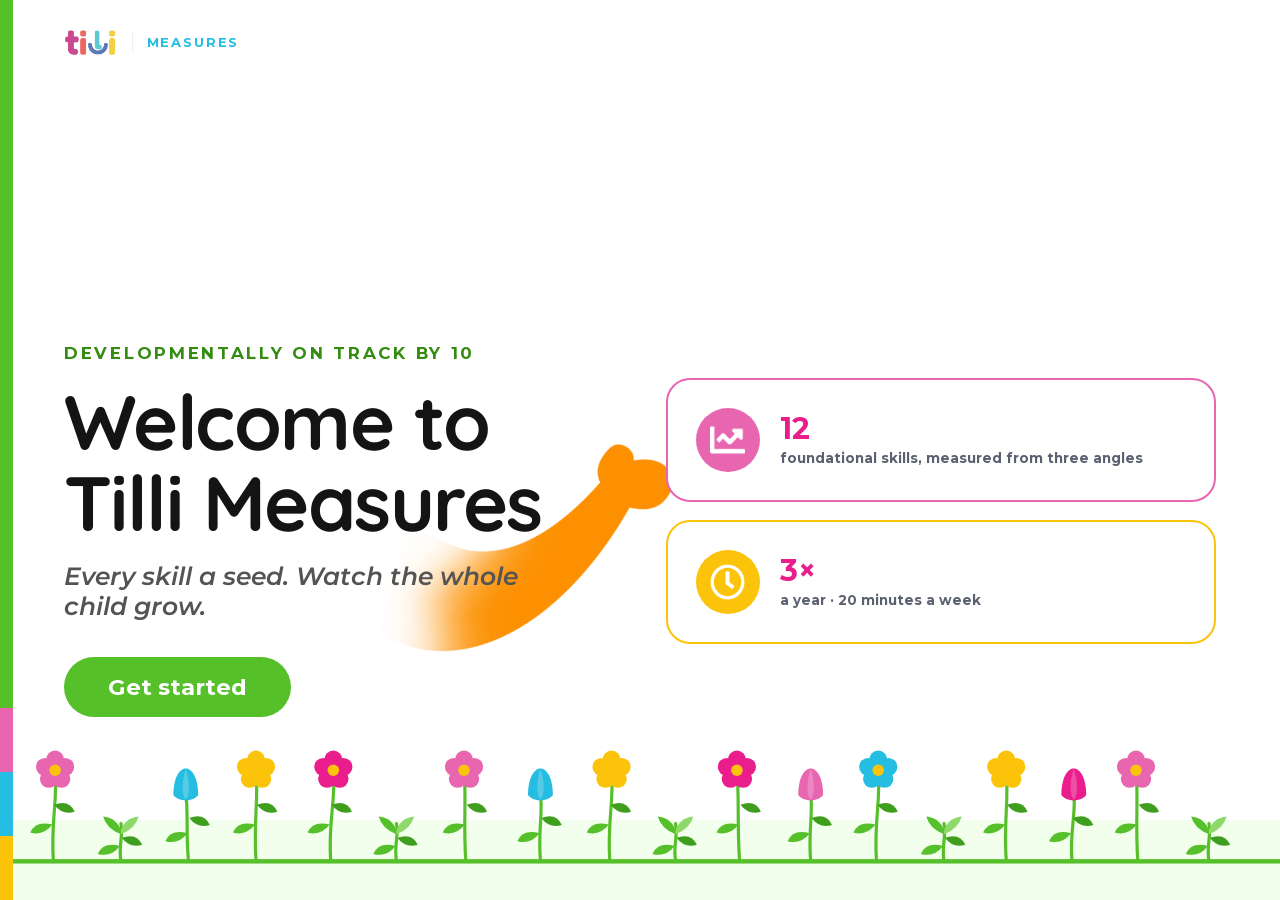
==== index.html @ f7b5316a "Parent consent before the parent app - New parents (and anyone when the wording's version changes) s" ====
<!DOCTYPE html>
<html lang="en">
<head>
<meta charset="utf-8">
<meta name="viewport" content="width=device-width, initial-scale=1">
<title>Tilli Measures</title>
<link rel="stylesheet" href="_ds/tilli/tokens/fonts.css?v=20261020nb">
<link rel="preconnect" href="https://fonts.googleapis.com">
<link rel="preconnect" href="https://fonts.gstatic.com" crossorigin>
<link href="https://fonts.googleapis.com/css2?family=Montserrat:wght@500;600;700&family=Quicksand:wght@500;600;700&display=swap" rel="stylesheet">
<link rel="stylesheet" href="assets/tilli.css?v=20261026p5">
<style>
  .landing {
    position: relative;
    width: 100%;
    min-height: 100svh;
    overflow-x: hidden;
    background: var(--white);
    display: grid;
    grid-template-rows: minmax(0, 1fr) auto;
    /* Per-item text scale multipliers (baked from the Text size GUI) */
    --eyebrow-scale: 1.30;
    --title-scale: 1.20;
    --sub-scale: 1.05;
    --cta-scale: 1.25;
    --statnum-scale: 0.95;
    --statlabel-scale: 0.90;
    /* Milo Hand decorative image (baked from the Milo GUI) */
    --milo-x: -124px;
    --milo-y: 95px;
    --milo-scale: 1.05;
    --milo-rot: 123deg;
    /* Section nudge offsets (baked from the Section layout GUI) */
    --herocopy-x: 0px;
    --herocopy-y: 146px;
    --stats-x: 0px;
    --stats-y: 127px;
  }

  /* Section nudge — move the hero copy block (image 3) as a unit */
  .hero-copy {
    transform: translate(var(--herocopy-x), var(--herocopy-y));
  }
  /* Section nudge — move the stat cards block (image 4) as a unit */
  .stat-stack {
    transform: translate(var(--stats-x), var(--stats-y));
  }

  /* Milo Hand — decorative brush stroke. Sits BEHIND the hero copy (z-index 1,
     under .landing-inner's z-index 2) so it can never paint over the subtitle or
     the Get started CTA — it reads as a flourish behind the words, not on top of
     them. It still floats above the page background and flower band. */
  .milo-hand {
    position: absolute;
    left: 50%;
    top: 50%;
    z-index: 1;
    width: clamp(160px, 22vw, 320px);
    height: auto;
    transform:
      translate(-50%, -50%)
      translate(var(--milo-x), var(--milo-y))
      rotate(var(--milo-rot))
      scale(var(--milo-scale));
    transform-origin: center;
    pointer-events: none;
    user-select: none;
  }

  .landing-inner {
    position: relative;
    z-index: 2;
    min-width: 0;
    display: flex;
    flex-direction: column;
    padding: clamp(16px, 3vh, 36px) clamp(22px, 5vw, 72px) clamp(18px, 3vh, 32px) clamp(30px, 5vw, 80px);
  }

  /* Hero: left copy + right stat cards (image 1) */
  .hero {
    flex: 1;
    display: grid;
    grid-template-columns: repeat(auto-fit, minmax(300px, 1fr));
    align-items: center;
    gap: clamp(28px, 4vw, 64px);
    max-width: 1240px;
    width: 100%;
    margin: 0 auto;
    padding-top: clamp(16px, 4vh, 40px);
  }
  .hero-eyebrow {
    font-weight: 700;
    letter-spacing: .16em;
    text-transform: uppercase;
    color: var(--green-700); /* darker green passes WCAG AA on white; green-500 did not */
    margin: 0 0 clamp(12px, 2vh, 20px);
    font-size: calc(var(--fs-sm) * var(--eyebrow-scale));
  }
  .hero-title {
    font-weight: 700;
    letter-spacing: -.02em;
    line-height: 1.06;
    font-size: calc(var(--fs-display) * var(--title-scale));
    color: var(--ink-900);
    margin: 0;
    max-width: 15ch;
    text-wrap: balance;
  }
  .hero-sub {
    font-family: var(--font-body);
    font-style: italic;
    font-weight: 600;
    font-size: calc(var(--fs-xl) * var(--sub-scale));
    color: var(--ink-600);
    margin: clamp(12px, 2vh, 20px) 0 0;
    max-width: 30ch;
  }
  .hero-cta { margin-top: clamp(24px, 4vh, 36px); }
  .hero-cta .btn-primary { font-size: calc(var(--fs-lg) * var(--cta-scale)); }

  .stat-stack { display: flex; flex-direction: column; gap: clamp(14px, 2vh, 20px); }
  .stat-card {
    border: 2px solid var(--pink-400);
    border-radius: var(--radius-card);
    padding: clamp(20px, 2.4vw, 28px);
    background: var(--white);
    display: flex;
    align-items: center;
    gap: 20px;
  }
  .stat-card.yellow { border-color: var(--yellow-500); }
  .stat-icon {
    flex: none;
    width: clamp(52px, 5vw, 68px);
    height: clamp(52px, 5vw, 68px);
    border-radius: 50%;
    background: var(--pink-400);
    display: flex; align-items: center; justify-content: center;
  }
  .stat-icon.yellow { background: var(--yellow-500); }
  .stat-icon img { width: 55%; height: auto; }
  .stat-num {
    display: block;
    font-weight: 700;
    font-size: calc(var(--fs-2xl) * var(--statnum-scale));
    line-height: 1;
    color: var(--pink-600);
  }
  .stat-label {
    display: block;
    font-family: var(--font-body);
    font-weight: 700;
    font-size: calc(var(--fs-md) * var(--statlabel-scale));
    color: var(--ink-450);
    margin-top: 6px;
  }

  .flower-band {
    position: relative;
    z-index: 1;
    height: clamp(130px, 22vh, 220px);
    pointer-events: none;
  }

  /* ============================================================
     "Get started" flow (auth dialog + parent sheets) — rendered by
     assets/landing.js into #flow-root. Builds on the shared .ui-card /
     .ui-menu / .btn-* classes; only what is unique to this flow lives here.
     ============================================================ */
  /* The flow keeps Quicksand for its supporting copy — shared classes
     (err-text, ui-note, btn-link) default to Montserrat, so re-point them. */
  #flow-root .err-text,
  #flow-root .ui-note,
  #flow-root .btn-link { font-family: var(--font-heading); }
  #flow-root .btn-link { text-underline-offset: 2px; }
  .link-center { display: block; margin: 12px auto 0; }

  /* Dialog copy */
  .dlg-logo { display: flex; justify-content: center; margin: 10px 0 14px; }
  .dlg-logo img { height: 26px; width: auto; display: block; }
  .dlg-title {
    font-family: var(--font-heading); font-weight: 700; font-size: var(--fs-xl);
    text-align: center; margin: 0 0 6px; text-wrap: balance;
  }
  .dlg-sub {
    font-family: var(--font-heading); font-weight: 600; font-size: var(--fs-md);
    color: var(--ink-600); text-align: center; margin: 0 0 20px;
  }
  .dlg-hint {
    font-family: var(--font-heading); font-weight: 600; font-size: var(--fs-sm);
    color: var(--ink-300); margin: 0;
  }
  .dlg-form { display: flex; flex-direction: column; gap: 14px; }
  /* "Is this your school?" — name, place, board(s) */
  .dlg-schoolcard {
    display: flex; flex-direction: column; align-items: center; gap: 4px; text-align: center;
    background: var(--wash-cyan); border-radius: var(--radius-md); padding: 16px; margin: 10px 0 20px;
    font-family: var(--font-heading); font-weight: 600; font-size: var(--fs-sm); color: var(--ink-600);
  }
  .dlg-schoolcard b { font-size: var(--fs-lg); font-weight: 700; color: var(--ink-900); }

  /* Round icon badge (role cards, child cards, confirm card) */
  .ic-circle {
    flex: none; width: 56px; height: 56px; border-radius: 50%;
    display: inline-flex; align-items: center; justify-content: center;
    background: var(--green-500);
  }
  .ic-circle img { width: 55%; height: auto; }
  .ic-circle.sm { width: 40px; height: 40px; }
  .ic-circle.yellow { background: var(--yellow-500); }

  /* Role picker cards (border/icon colour set inline per role) */
  .role-card { display: flex; align-items: center; gap: 16px; padding: 18px; text-align: left; }
  .role-card .ic-circle img { width: 52%; }
  .role-card .lbl { display: block; font-weight: 700; font-size: var(--fs-lg); color: var(--ink-700); }
  .role-card .sub {
    display: block; font-family: var(--font-heading); font-weight: 600;
    font-size: var(--fs-sm); color: var(--ink-450); margin-top: 3px;
  }

  /* School search dropdown */
  .school-menu { margin-top: 8px; max-height: 200px; overflow-y: auto; }
  .school-menu .ui-menu-item {
    gap: 10px; padding: 11px 13px; font-family: var(--font-heading);
    font-weight: 600; font-size: var(--fs-md); color: var(--ink-900);
  }
  .school-menu .ui-menu-item.on { background: var(--wash-green); }
  .school-menu .ui-dot { color: var(--green-500); }
  .school-menu .dlg-hint { padding: 12px 13px; }

  /* "Continue via Google" — full-width ghost button */
  .btn-ghost.btn-google {
    width: 100%; display: flex; align-items: center; justify-content: center; gap: 10px;
    padding: 14px; color: var(--ink-700);
  }
  .btn-ghost.btn-google:hover { color: var(--ink-700); }
  /* "—— OR ——" divider */
  .or-rule {
    display: flex; align-items: center; gap: 10px; margin: 18px 0;
    color: var(--ink-300); font-family: var(--font-heading); font-size: var(--fs-sm); font-weight: 700;
  }
  .or-rule::before, .or-rule::after { content: ''; flex: 1; height: 1px; background: var(--line-200); }

  /* Highlighted confirm card (school / child found) */
  .ui-card.confirm-card { border-color: var(--green-500); text-align: center; }
  .ui-card.roomy { padding: clamp(20px, 3vw, 28px); }

  /* Full-screen parent sheets */
  .sheet-wrap { width: 100%; max-width: 520px; }
  .sheet-wrap.wide { max-width: 660px; }
  .sheet-head { display: flex; align-items: center; gap: 12px; margin-bottom: clamp(20px, 3.4vh, 30px); }
  .sheet-head.wrap { flex-wrap: wrap; }
  .sheet-title {
    font-weight: 700; letter-spacing: -.01em; font-size: var(--fs-2xl); line-height: 1.14;
    margin: 0 0 8px; text-wrap: balance;
  }
  .sheet-sub {
    font-family: var(--font-heading); font-weight: 600; font-size: var(--fs-md);
    color: var(--ink-600); margin: 0 0 24px;
  }
  .sheet-form { display: flex; flex-direction: column; gap: 16px; }
  /* Parent consent */
  .consent-row { display: flex; gap: 12px; align-items: flex-start; font-weight: 600; font-size: var(--fs-sm); line-height: 1.5; color: var(--ink-700); cursor: pointer; }
  .consent-row input { flex: none; width: 20px; height: 20px; margin-top: 2px; accent-color: var(--green-600); }
  .consent-tag { display: inline-block; margin-left: 4px; font-size: var(--fs-xs); font-weight: 700; color: var(--pink-600); }
  .consent-tag.opt { color: var(--ink-450); font-weight: 600; }

  /* Child picker */
  .child-card { padding: 20px 24px; min-width: 220px; text-align: left; }
  .child-card.done { border-color: var(--green-500); }
  .child-card .head { display: flex; align-items: center; gap: 12px; }
  .child-card .nm { font-weight: 700; font-size: var(--fs-lg); color: var(--ink-700); }
  .child-card .st {
    display: block; margin-top: 10px; font-family: var(--font-heading); font-weight: 700;
    font-size: var(--fs-sm); color: var(--ink-450);
  }
  .child-card.done .st { color: var(--green-600); }
  .add-child-tile {
    border-style: dashed; padding: 22px 26px; min-width: 170px;
    font-weight: 700; font-size: var(--fs-md); color: var(--green-500);
  }
  .add-child-tile:hover { border-color: var(--green-500); }

  /* ---- Mobile (portrait phones ≤ 640px) ---- */
  @media (max-width: 640px) {
    /* The desktop composition bakes the hero + stats a long way down (offsets
       below). On a tall phone the grid already centres them, so those baked
       offsets just open a large gap at the top — trim them here. Tune in the
       Section layout GUI if needed; desktop values are untouched. */
    .landing { --herocopy-y: 24px; --stats-y: 12px; }
    .landing-inner { padding: 18px 20px 20px 26px; }
    .hero { gap: 22px; padding-top: 14px; }
    .hero-eyebrow { margin-bottom: 10px; }
    .hero-cta { margin-top: 22px; }
    .hero-cta .btn-primary { width: 100%; }   /* full-width Get started for thumb reach */
    .stat-stack { gap: 12px; }
    .stat-card { padding: 16px 18px; gap: 16px; border-radius: var(--radius-xl); }
    .flower-band { height: clamp(96px, 16vh, 150px); }
  }
</style>
</head>
<body>

<!-- Left brand rail -->
<div class="brand-rail" aria-hidden="true">
  <span></span>
  <span class="seg pink"></span>
  <span class="seg cyan"></span>
  <span class="seg yellow"></span>
</div>

<div class="landing">
  <div class="landing-inner">

    <!-- Top bar -->
    <div class="lockup">
      <img src="_ds/tilli/assets/logos/tilli-wordmark-crop.png" alt="Tilli">
      <span class="divider"></span>
      <span class="measures">Measures</span>
    </div>

    <!-- Hero -->
    <div class="hero tm-rise">
      <div class="hero-copy">
        <p class="hero-eyebrow">Developmentally on track by 10</p>
        <h1 class="hero-title">Welcome to Tilli Measures</h1>
        <p class="hero-sub">Every skill a seed. Watch the whole child grow.</p>
        <div class="hero-cta">
          <button class="btn btn-primary focus" id="get-started">Get started</button>
        </div>
      </div>
      <div class="stat-stack">
        <div class="stat-card">
          <span class="stat-icon">
            <img src="_ds/tilli/assets/icons/chart-up.png" alt="" aria-hidden="true">
          </span>
          <span>
            <span class="stat-num">12</span>
            <span class="stat-label">foundational skills, measured from three angles</span>
          </span>
        </div>
        <div class="stat-card yellow">
          <span class="stat-icon yellow">
            <img src="_ds/tilli/assets/icons/clock.png" alt="" aria-hidden="true">
          </span>
          <span>
            <span class="stat-num">3&#215;</span>
            <span class="stat-label">a year &#183; 20 minutes a week</span>
          </span>
        </div>
      </div>
    </div>

  </div>

  <!-- Milo Hand (decorative) — position/scale/rotation baked on .landing -->
  <img class="milo-hand" id="milo-hand" src="assets/Milo Hand.png" alt="" aria-hidden="true">

  <!-- Flower band (SVG injected by JS) -->
  <div class="flower-band" id="flower-band" aria-hidden="true"></div>
</div>

<!-- Auth + selection layers get injected here -->
<div id="flow-root"></div>

<script src="assets/school-data.js?v=20261020mx"></script>
<script src="assets/tilli-api.js?v=20261026pc"></script>
<script src="assets/tilli-org-data.js?v=20261026p5d"></script>
<script src="assets/flower-band.js?v=20261016zx"></script>
<script src="assets/landing.js?v=20261026pc"></script>
</body>
</html>
---- _ds/tilli/tokens/fonts.css ----
@font-face{font-family:'Fredoka';font-style:normal;font-weight:300 700;font-display:swap;src:url('../assets/fonts/fredoka-normal-latin-ext.woff2') format('woff2');unicode-range:U+0100-02BA, U+02BD-02C5, U+02C7-02CC, U+02CE-02D7, U+02DD-02FF, U+0304, U+0308, U+0329, U+1D00-1DBF, U+1E00-1E9F, U+1EF2-1EFF, U+2020, U+20A0-20AB, U+20AD-20C0, U+2113, U+2C60-2C7F, U+A720-A7FF}
@font-face{font-family:'Fredoka';font-style:normal;font-weight:300 700;font-display:swap;src:url('../assets/fonts/fredoka-normal-latin.woff2') format('woff2');unicode-range:U+0000-00FF, U+0131, U+0152-0153, U+02BB-02BC, U+02C6, U+02DA, U+02DC, U+0304, U+0308, U+0329, U+2000-206F, U+20AC, U+2122, U+2191, U+2193, U+2212, U+2215, U+FEFF, U+FFFD}
@font-face{font-family:'Montserrat';font-style:italic;font-weight:300 700;font-display:swap;src:url('../assets/fonts/montserrat-italic-latin-ext.woff2') format('woff2');unicode-range:U+0100-02BA, U+02BD-02C5, U+02C7-02CC, U+02CE-02D7, U+02DD-02FF, U+0304, U+0308, U+0329, U+1D00-1DBF, U+1E00-1E9F, U+1EF2-1EFF, U+2020, U+20A0-20AB, U+20AD-20C0, U+2113, U+2C60-2C7F, U+A720-A7FF}
@font-face{font-family:'Montserrat';font-style:italic;font-weight:300 700;font-display:swap;src:url('../assets/fonts/montserrat-italic-latin.woff2') format('woff2');unicode-range:U+0000-00FF, U+0131, U+0152-0153, U+02BB-02BC, U+02C6, U+02DA, U+02DC, U+0304, U+0308, U+0329, U+2000-206F, U+20AC, U+2122, U+2191, U+2193, U+2212, U+2215, U+FEFF, U+FFFD}
@font-face{font-family:'Montserrat';font-style:normal;font-weight:300 700;font-display:swap;src:url('../assets/fonts/montserrat-normal-latin-ext.woff2') format('woff2');unicode-range:U+0100-02BA, U+02BD-02C5, U+02C7-02CC, U+02CE-02D7, U+02DD-02FF, U+0304, U+0308, U+0329, U+1D00-1DBF, U+1E00-1E9F, U+1EF2-1EFF, U+2020, U+20A0-20AB, U+20AD-20C0, U+2113, U+2C60-2C7F, U+A720-A7FF}
@font-face{font-family:'Montserrat';font-style:normal;font-weight:300 700;font-display:swap;src:url('../assets/fonts/montserrat-normal-latin.woff2') format('woff2');unicode-range:U+0000-00FF, U+0131, U+0152-0153, U+02BB-02BC, U+02C6, U+02DA, U+02DC, U+0304, U+0308, U+0329, U+2000-206F, U+20AC, U+2122, U+2191, U+2193, U+2212, U+2215, U+FEFF, U+FFFD}
---- assets/tilli.css ----
/* ============================================================
   Tilli Measures — shared design system
   Bright brand identity (per image 1): Montserrat + Quicksand,
   green / pink / cyan / yellow rail, flower band.
   ============================================================ */

:root {
  /* Brand core */
  --green-500: #56C02B;
  --green-600: #49A524;
  --green-700: #348C11;
  --lime-400: #9BDE1D;
  --pink-400: #E866B0;
  --pink-600: #E91E8C;
  --cyan-500: #26BDE2;
  --cyan-700: #1B7F99;
  --yellow-500: #FCC30B;
  --orange-500: #F99B1C;
  --violet-500: #8B5CF6;

  /* Ink */
  --ink-900: #141414;
  --ink-700: #474747;
  --ink-600: #545454;
  --ink-450: #5B6170;
  --ink-300: #9AA3AF;

  /* Surfaces & lines */
  --white: #FFFFFF;
  --line-200: #ECEEF2;
  --surface-100: #F8F9FB;

  /* Washes */
  --wash-yellow: #FFF6A8;
  --wash-cyan: #D9F5FF;
  --wash-green: #F1FFEC;
  --wash-pink: #FFF6FB;
  /* Borders that sit on a wash (tinted cards / notes) */
  --green-line: #BFE6AE;
  --cyan-line: #B7E6F1;
  --yellow-line: #F1DA7A;

  /* Text roles — use these instead of picking an ink step per rule */
  --text-meta: var(--ink-450);    /* secondary text: sub-lines, notes, counts, eyebrows (AA on white) */
  --text-faint: var(--ink-300);   /* decorative only: chevrons, separators, placeholders, disabled/locked */

  /* Scrims behind modals / drawers */
  --scrim: rgba(20, 20, 20, .42);
  --scrim-soft: color-mix(in srgb, var(--ink-900) 28%, transparent);

  /* Semantic: danger / warning / info */
  --danger-500: #E1543E;      /* destructive button fill */
  --danger-600: #C23A25;      /* destructive button hover */
  --danger-700: #B22447;      /* every error / danger text */
  --danger-wash: #FCE6E1;     /* error banner + danger pill fill */
  --danger-line: #F6C9D3;     /* error banner / danger-outline border */
  --warn-500: #F0A84A;        /* warning dot / accent */
  --warn-700: #A96518;        /* warning text */
  --warn-wash: #FFF1DC;       /* warning pill / banner fill */
  --warn-line: #F6D9A8;       /* warning note border */
  --info-wash: #EAF4FF;       /* info note fill */
  --info-line: #C9DEF6;       /* info note border */
  --info-ink: #33465E;        /* info note text */
  --focus: var(--cyan-500);   /* the one focus colour (inputs, focus rings) */

  /* Accent — ONE set on every surface (selected / hover / link states).
     Not cyan: cyan is band 1 (Sprouting). */
  --accent: var(--green-500);
  --accent-ink: var(--green-700);
  --accent-wash: var(--wash-green);
  --sel-border-w: 1.5px;            /* border width of every selectable card (.ui-pick), selected or not */

  /* Profile avatar — one component, colour per surface (teacher.html sets pink) */
  --avatar-bg: var(--wash-green);
  --avatar-fg: var(--green-700);

  /* Skill levels — ONE scale everywhere.
     1 Sprouting / Beginner / Emerging · 2 Growing / Learner / Developing · 3 Blooming / Expert / Secure / Proficient · 4 Advanced */
  --lvl-1: #26BDE2;  --lvl-1-soft: #7FD6EE;  --lvl-1-wash: #D9F5FF;  --lvl-1-ink: var(--cyan-700);
  --lvl-2: #E3A40E;  --lvl-2-soft: #F2CF6B;  --lvl-2-wash: #FCF0C8;  --lvl-2-ink: #8A6400;
  --lvl-3: #56C02B;  --lvl-3-soft: #7FCB95;  --lvl-3-wash: #DDF3E3;  --lvl-3-ink: var(--green-700);
  --lvl-4: #348C11;  --lvl-4-soft: #56C02B;  --lvl-4-wash: #CDE9C0;  --lvl-4-ink: #1E5A0A;
  --lvl-2-line: #F3E2A6;   /* border on a --lvl-2-wash fill (sample-data note) */

  /* Band bar (.ui-bandbar) + dots (.ui-dot) */
  --bandbar-h: 14px;        /* stacked band bar in rows / cards */
  --bandbar-h-hero: 22px;   /* the one hero band bar per screen (.ui-bandbar.hero) */
  --dot-sm: 7px;            /* dot inside chips / badges */
  --dot-md: 9px;            /* legend / list / filter-chip dot */
  --dot-lg: 12px;           /* timeline dot */

  /* Hover tooltip (.ui-tooltip) + ⓘ affordance (.ui-info) */
  --tip-max-w: 260px;       /* tooltip bubble max width */
  --info-size: 15px;        /* inline ⓘ circle */
  --info-size-lg: 24px;     /* ⓘ as a standalone tap target (touch / tap-to-open) */
  --icon-tile: 34px;        /* round icon tile (.ui-icontile) — Ask Tilli head, hero cards */

  /* Assessment perspectives — one set everywhere */
  --persp-teacher: #4A90D9;
  --persp-parent: #56C02B;
  --persp-student: #F0A84A;

  /* Completion status (done / in progress / pending) */
  --status-done-bg: var(--wash-green);   --status-done-fg: var(--green-700);  --status-done-dot: var(--green-700);
  --status-prog-bg: var(--wash-yellow);  --status-prog-fg: var(--lvl-2-ink);  --status-prog-dot: var(--lvl-2-soft);
  --status-pend-bg: var(--surface-100);  --status-pend-fg: var(--ink-300);    --status-pend-dot: var(--ink-300);

  /* Type scale — 6 steps. xs/sm/md never shrink (readability floor);
     lg/xl/2xl step down at the tablet + mobile breakpoints below. */
  --fs-xs: 11px;    /* chips, eyebrows, table heads, tiny meta */
  --fs-sm: 13px;    /* secondary text, labels, buttons-sm, table cells */
  --fs-md: 15px;    /* body, inputs, primary buttons */
  --fs-lg: 18px;    /* card / section titles */
  --fs-xl: 24px;    /* screen titles, dialog headings, big stats */
  --fs-2xl: 32px;   /* page heroes, largest numerals */
  --fs-display: clamp(34px, 5vw, 64px); /* landing hero ONLY (scaled by the index GUI multipliers) */

  --font-body: 'Montserrat', system-ui, sans-serif;
  --font-heading: 'Quicksand', 'Montserrat', sans-serif;
  --font-mono: ui-monospace, Menlo, monospace;

  /* Spacing */
  --space-1: 4px; --space-2: 8px; --space-3: 12px; --space-4: 16px;
  --space-5: 20px; --space-6: 24px; --space-7: 32px; --space-8: 48px;
  --page-gap: clamp(16px, 2vw, 24px);
  --page-pad-y: 28px;       /* main content top padding (teacher + school admin) */
  --page-pad-x: 40px;       /* main content side padding */
  --content-max: 1180px;    /* max width of a dashboard screen */
  --content-narrow: 860px;  /* landing screens (teacher My Garden, admin Overview) */

  --side-w: 232px;          /* dashboard sidebar width — same on teacher / school admin / Tilli platform */
  --header-h: 66px;         /* sticky dashboard header height */
  --radius-xs: 6px;
  --radius-sm: 8px;
  --radius-md: 12px;
  --radius-lg: 16px;
  --radius-xl: 20px;
  --radius-card: 24px;
  --radius-pill: 999px;

  /* Shadows */
  --shadow-card: 0 2px 10px rgba(20, 20, 20, .06);   /* resting raised cards, dropdown lists */
  --shadow-hover: 0 8px 22px rgba(20, 20, 20, .08);  /* card hover lift */
  --shadow-pop: 0 12px 30px rgba(20, 20, 20, .14);   /* menus, popovers, tooltips, toasts */
  --shadow-modal: 0 24px 60px rgba(20, 20, 20, .24); /* modals, sheets, side panels */

  --ease: cubic-bezier(.2, .7, .3, 1);
}
@media (max-width: 1023px) {
  :root { --page-pad-y: 22px; --page-pad-x: 26px; }
}
@media (max-width: 900px) {
  :root { --fs-xl: 22px; --fs-2xl: 28px; }
}
@media (max-width: 640px) {
  :root { --fs-lg: 17px; --fs-xl: 21px; --fs-2xl: 26px; --page-gap: 16px; --page-pad-y: 16px; --page-pad-x: 16px; }
}

* { box-sizing: border-box; }

html, body {
  margin: 0;
  padding: 0;
  background: var(--white);
  font-family: var(--font-body);
  color: var(--ink-900);
}
/* Form controls don't inherit the page font by default — without this, buttons
   styled only inline render in the system font. */
button, input, select, textarea { font-family: inherit; }

a { color: var(--cyan-500); }
/* :where() keeps this at class-level specificity so .btn-* hover colours win on <a class="btn…"> */
:where(a):hover { color: var(--cyan-700); }

/* Headings use Quicksand; body + supporting text use Montserrat (set on body above) */
h1, h2, h3, h4, h5, h6 { font-family: var(--font-heading); }

/* No ExtraBold anywhere (design rule): the browser default for <b>/<strong> is
   "bolder", which turns 600 text into 900. Pin emphasis to 700 instead. */
b, strong { font-weight: 700; }

/* ---- Brand vertical rail (left edge) ---- */
.brand-rail {
  position: fixed;
  left: 0; top: 0; bottom: 0;
  width: clamp(8px, 1vw, 19px);
  display: flex;
  flex-direction: column;
  z-index: 40;
}
.brand-rail span:first-child { flex: 1; background: var(--green-500); }
.brand-rail .seg { height: 64px; }
.brand-rail .seg.pink { background: var(--pink-400); }
.brand-rail .seg.cyan { background: var(--cyan-500); }
.brand-rail .seg.yellow { background: var(--yellow-500); }

/* ---- Wordmark lockup ---- */
.lockup { display: flex; align-items: center; gap: 14px; flex-wrap: wrap; }
.lockup img { height: clamp(22px, 2.4vw, 30px); width: auto; display: block; }
.lockup .divider { width: 1px; height: 20px; background: var(--line-200); }
.lockup .measures {
  font-weight: 700;
  font-size: var(--fs-sm);
  letter-spacing: .14em;
  text-transform: uppercase;
  color: var(--cyan-500);
}

/* ---- Buttons ---- */
.btn {
  border: none;
  cursor: pointer;
  font-family: var(--font-body);
  font-weight: 700;
  border-radius: var(--radius-pill);
  transition: transform .2s var(--ease), background .2s, border-color .2s, color .2s;
}
.btn:active { transform: scale(.98); }
.btn-primary {
  color: var(--white);
  background: var(--green-500);
  font-size: var(--fs-lg);
  padding: 16px 44px;
}
.btn-primary:hover { background: var(--green-600); }
.btn-primary.block { width: 100%; padding: 15px; font-size: var(--fs-md); }
.btn-primary.md { padding: 12px 22px; font-size: var(--fs-md); }   /* in-card primary action */
.btn-primary.sm { padding: 9px 16px; font-size: var(--fs-sm); }    /* compact primary action */
.btn-primary:disabled { background: var(--line-200); color: var(--ink-300); cursor: not-allowed; }

.btn-ghost {
  /* Same look as .btn.btn-outline (the one pill secondary button) — kept as a
     standalone class because it is used without .btn on many screens. */
  background: var(--white);
  border: 1px solid var(--line-200);
  color: var(--ink-700);
  border-radius: var(--radius-pill);
  padding: 8px 14px;
  font-family: var(--font-body);
  font-weight: 700;
  font-size: var(--fs-sm);
  cursor: pointer;
  transition: border-color .2s, color .2s;
}
.btn-ghost:hover { border-color: var(--accent); color: var(--accent-ink); }
.btn-ghost.md { padding: 12px 20px; font-size: var(--fs-md); }

/* ---- Focus ring ---- */
.focus:focus-visible { outline: 3px solid var(--focus); outline-offset: 3px; }

/* ---- Form fields ---- */
.field {
  display: flex;
  flex-direction: column;
  gap: 7px;
  font-family: var(--font-body);
  font-weight: 700;
  font-size: var(--fs-sm);
  color: var(--ink-700);
}
.input, .select {
  border: 1px solid var(--line-200);
  background: var(--white);
  outline: none;
  font-family: var(--font-body);
  font-weight: 600;
  font-size: var(--fs-md);
  color: var(--ink-900);
  padding: 13px 15px;
  border-radius: var(--radius-sm);
  width: 100%;
}
.input:focus, .select:focus { border-color: var(--focus); }
.input.err { border-color: var(--danger-700); }
.input.sm, .select.sm { font-size: var(--fs-sm); padding: 9px 12px; }  /* compact field (filters, inline editors) */
.select.sm { padding-right: 32px; }
.input.mono { font-family: var(--font-mono); }
.ff-heading { font-family: var(--font-heading); }
.break-all { word-break: break-all; }
.err-text { font-weight: 600; font-size: var(--fs-sm); color: var(--danger-700); margin: 0; }
.select { padding-right: 36px; appearance: none; cursor: pointer; }
.select-wrap { position: relative; display: block; }
.select-wrap::after {
  content: '\25BE';
  position: absolute; right: 14px; top: 50%;
  transform: translateY(-50%);
  color: var(--ink-300); font-size: var(--fs-sm); pointer-events: none;
}

/* ---- School / grade pill ---- */
.pill-info {
  display: inline-flex; align-items: center; gap: 8px;
  background: var(--wash-cyan);
  border-radius: var(--radius-pill);
  padding: 7px 14px;
  font-family: var(--font-body);
  font-weight: 700; font-size: var(--fs-sm);
  color: var(--cyan-700);
}

/* ---- Animations ---- */
@keyframes swayA { from { transform: rotate(-2.2deg); } to { transform: rotate(2.6deg); } }
@keyframes swayB { from { transform: rotate(2.4deg); } to { transform: rotate(-2deg); } }
@keyframes swayC { from { transform: rotate(-1.4deg); } to { transform: rotate(1.6deg); } }
@keyframes tmRise { from { opacity: 0; transform: translateY(12px); } to { opacity: 1; transform: translateY(0); } }
@keyframes tmSpin { to { transform: rotate(360deg); } }
@keyframes tmShake {
  0%, 100% { transform: translateX(0); }
  20% { transform: translateX(-7px); } 40% { transform: translateX(6px); }
  60% { transform: translateX(-4px); } 80% { transform: translateX(3px); }
}
/* .tm-rise entrance fade is intentionally a no-op — fade-in animations were
   removed site-wide (they replayed on re-render). The class + @keyframes
   tmRise are kept so a fade can be opted back in per-screen when asked. */
.tm-rise { animation: none; }
.tm-shake { animation: tmShake .4s ease; }
.tm-sway { transform-box: fill-box; transform-origin: 50% 100%; }
@media (prefers-reduced-motion: reduce) {
  .tm-sway, .tm-rise { animation: none !important; }
}

/* ---- Screen transitions (View Transitions API) ----
   Both dashboards swap a screen by rewriting innerHTML; startViewTransition()
   (in teacher-dashboard.js render() and parent.html render()) cross-fades the
   old screen into the new one. Persistent chrome — the side rail, header chips,
   bottom nav, and the parent top bar — carry their own view-transition-name so
   they hold still while only the main content fades + gently zooms. */
.dash-side      { view-transition-name: dash-side; }
.dash-header    { view-transition-name: dash-header; }
.dash-bottomnav { view-transition-name: dash-bottomnav; }

@keyframes tmVtIn  { from { opacity: 0; transform: scale(.985); } to { opacity: 1; transform: scale(1); } }
@keyframes tmVtOut { from { opacity: 1; transform: scale(1); } to { opacity: 0; transform: scale(1.012); } }

/* The main content lives in the default "root" group (always viewport-sized,
   so it never distorts). Old fades out quickly, new fades + zooms up into place. */
::view-transition-old(root) { animation: tmVtOut .18s var(--ease) both; }
::view-transition-new(root) { animation: tmVtIn  .34s var(--ease) both; }

/* Pinned chrome: hold in place (or gently morph if it changed) — never fade. */
::view-transition-group(dash-side),
::view-transition-group(dash-header),
::view-transition-group(dash-bottomnav),
::view-transition-group(parent-top) { animation-duration: .28s; }

@media (prefers-reduced-motion: reduce) {
  ::view-transition-group(*),
  ::view-transition-old(*),
  ::view-transition-new(*) { animation: none !important; }
}

/* ---- Ask Tilli "thinking" bubble ---- */
.ask-typing { display: inline-flex; align-items: center; gap: 5px; }
.ask-typing span {
  width: 7px; height: 7px; border-radius: 50%;
  background: var(--green-500);
  opacity: .35; animation: tmTypingDot 1s var(--ease) infinite;
}
.ask-typing span:nth-child(2) { animation-delay: .16s; }
.ask-typing span:nth-child(3) { animation-delay: .32s; }
@keyframes tmTypingDot {
  0%, 60%, 100% { opacity: .3; transform: translateY(0); }
  30% { opacity: 1; transform: translateY(-3px); }
}

/* ---- Skeleton shimmer (reusable) ---- */
.skeleton {
  position: relative; overflow: hidden;
  background: var(--surface-100); border-radius: var(--radius-sm);
}
.skeleton::after {
  content: ''; position: absolute; inset: 0;
  transform: translateX(-100%);
  background: linear-gradient(90deg, transparent, rgba(255,255,255,.6), transparent);
  animation: tmShimmer 1.2s infinite;
}
@keyframes tmShimmer { to { transform: translateX(100%); } }
@media (prefers-reduced-motion: reduce) {
  .ask-typing span, .skeleton::after { animation: none !important; }
}

/* ---- Spinner ---- */
.spinner {
  width: 44px; height: 44px; border-radius: 50%;
  border: 4px solid var(--line-200); border-top-color: var(--cyan-500);
  animation: tmSpin .8s linear infinite;
}

/* ---- Overlay / dialog ---- */
.overlay {
  position: fixed; inset: 0; z-index: 50;
  background: var(--scrim);
  display: flex; align-items: center; justify-content: center;
  padding: 24px;
}
.dialog {
  position: relative;
  width: 100%; max-width: 440px;
  max-height: calc(100svh - 40px); overflow-y: auto;
  background: var(--white);
  border: 2px solid var(--cyan-500);
  border-radius: var(--radius-card);
  padding: 32px 30px;
}
/* Dialog step transitions — the backdrop stays put while cards slide.
   Forward: old exits left, new enters from the right. Back: reversed. */
@keyframes tmSlideInRight  { from { transform: translateX(120%);  } to { transform: translateX(0); } }
@keyframes tmSlideOutLeft  { from { transform: translateX(0);     } to { transform: translateX(-120%); } }
@keyframes tmSlideInLeft   { from { transform: translateX(-120%); } to { transform: translateX(0); } }
@keyframes tmSlideOutRight { from { transform: translateX(0);     } to { transform: translateX(120%); } }
.dlg-in-right  { animation: tmSlideInRight  .30s var(--ease) both; }
.dlg-out-left  { animation: tmSlideOutLeft  .30s var(--ease) both; }
.dlg-in-left   { animation: tmSlideInLeft   .30s var(--ease) both; }
.dlg-out-right { animation: tmSlideOutRight  .30s var(--ease) both; }
@media (prefers-reduced-motion: reduce) {
  .dlg-in-right, .dlg-out-left, .dlg-in-left, .dlg-out-right { animation-duration: .01ms; }
}
.sheet {
  position: fixed; inset: 0; z-index: 50;
  background: var(--white); overflow-y: auto;
  display: flex; align-items: center; justify-content: center;
  padding: clamp(24px, 5vh, 48px) clamp(24px, 5vw, 48px);
}
.dialog-close {
  position: absolute; top: 12px; right: 16px;
  background: none; border: none; color: var(--ink-300);
  font-size: var(--fs-xl); line-height: 1; cursor: pointer;
}

/* ---- Add-child "getting the notepad" loading screen ----
   All positions/sizes are driven by CSS custom properties set inline on
   .pencil-load-wrap (defaults below are the fallbacks). Tune them live via
   the on-screen panel. */
.pencil-load-wrap {
  --pencil-size: 165px;
  --pencil-gap: 47px;
  --pencil-x: 0px;
  --pencil-y: 200px;
  --bob-altitude: 31px;
  --bob-speed: .66s;
  --msg-size: 20px;
  --msg-gap: 36px;
  --msg-x: 0px;
  --msg-y: 200px;
  display: flex; flex-direction: column; align-items: center;
  text-align: center;
}
.pencil-loader {
  display: flex; align-items: flex-end;
  gap: var(--pencil-gap);
  height: calc(var(--pencil-size) + var(--bob-altitude));
  transform: translate(var(--pencil-x), var(--pencil-y));
}
.pencil-loader .pencil {
  height: var(--pencil-size); width: auto; display: block;
  user-select: none; -webkit-user-drag: none;
  will-change: transform;
  animation: pencilBob var(--bob-speed) infinite both;
}
/* Staggered starts make a lively travelling bob rather than one flat sine. */
.pencil-loader .pencil-1 { animation-delay: calc(var(--bob-speed) * -0.00); }
.pencil-loader .pencil-2 { animation-delay: calc(var(--bob-speed) * -0.16); }
.pencil-loader .pencil-3 { animation-delay: calc(var(--bob-speed) * -0.32); }
/* Ease-out up, ease-in down = a gravity-like hop, not a smooth sinusoid. */
@keyframes pencilBob {
  0%   { transform: translateY(0);                                 animation-timing-function: cubic-bezier(.3,.7,.2,1); }
  42%  { transform: translateY(calc(-1 * var(--bob-altitude)));    animation-timing-function: cubic-bezier(.7,0,.7,.3); }
  84%  { transform: translateY(0); }
  100% { transform: translateY(0); }
}
.pencil-load-msg {
  font-family: var(--font-body); font-weight: 600;
  font-size: var(--msg-size); color: var(--ink-600);
  margin: var(--msg-gap) 0 0; max-width: 30ch; line-height: 1.5;
  transform: translate(var(--msg-x), var(--msg-y));
}
@media (prefers-reduced-motion: reduce) {
  .pencil-loader .pencil { animation: none; }
}
.dialog-back {
  position: absolute; top: 16px; left: 16px;
}

.hidden { display: none !important; }

/* ============================================================
   Mobile-first refinements — portrait phones (≤ 640px)
   Base styles above are fluid and already scale down; these
   tighten spacing, enlarge tap targets, and slim overlays so
   the phone view feels designed, not just shrunk. Desktop is
   untouched.
   ============================================================ */
@media (max-width: 640px) {
  .btn-primary { padding: 14px 30px; font-size: var(--fs-md); }

  .overlay { padding: 14px; }
  .dialog { padding: 26px 20px; border-radius: var(--radius-xl); }
  .sheet { padding: 28px 20px; align-items: flex-start; }

  .lockup { gap: 10px; }
  .lockup .divider { height: 18px; }
  .lockup .measures { font-size: var(--fs-xs); }

  /* Hide the decorative brand rail on mobile across all screens */
  .brand-rail { display: none; }
}

/* ============================================================
   SHARED COMPONENTS (ui-*)
   One definition per component, used by every page. Page <style>
   blocks only hold what is genuinely unique to that page. Colours
   that differ per page (admin = cyan, everything else = green) come
   from --accent / --accent-ink / --accent-wash.
   ============================================================ */

/* ---- Buttons (extensions of .btn) ---- */
.btn-sm { padding: 8px 16px; font-size: var(--fs-sm); }
.btn.block { width: 100%; }
.btn-cyan { background: var(--cyan-500); color: var(--white); }
.btn-cyan:hover { background: var(--cyan-700); }
.btn-outline { background: var(--white); border: 1px solid var(--line-200); color: var(--ink-700); }   /* = .btn-ghost */
.btn-outline:hover { border-color: var(--accent); color: var(--accent-ink); }
.btn-outline.md { padding: 12px 20px; font-size: var(--fs-md); }
.btn-danger { background: var(--danger-500); color: var(--white); }
.btn-danger:hover { background: var(--danger-600); }
.btn-danger-outline { background: var(--white); border: 1.5px solid var(--danger-line); color: var(--danger-700); }
.btn-danger-outline:hover { background: var(--danger-wash); }
/* Bordered secondary action in cards (rows of actions, choices) */
.btn-line {
  display: inline-flex; align-items: center; justify-content: center; gap: 6px;
  background: var(--white); border: 1px solid var(--line-200); border-radius: var(--radius-md);
  padding: 9px 14px; font-family: var(--font-body); font-weight: 700; font-size: var(--fs-sm);
  color: var(--ink-700); cursor: pointer; transition: border-color .15s, color .15s, background .15s;
}
.btn-line:hover { border-color: var(--accent); color: var(--accent-ink); }
.btn-line.primary { background: var(--green-500); border-color: var(--green-500); color: var(--white); }
.btn-line.primary:hover { background: var(--green-600); color: var(--white); }
/* Soft-fill secondary (Back / Previous) */
.btn-soft {
  display: inline-flex; align-items: center; gap: 6px; background: var(--surface-100); border: none;
  border-radius: var(--radius-md); padding: 9px 15px; font-family: var(--font-body); font-weight: 700;
  font-size: var(--fs-sm); color: var(--ink-450); cursor: pointer;
}
.btn-soft:hover { color: var(--ink-900); }
.btn-soft.green { background: var(--wash-green); color: var(--green-700); }
.btn-soft.green:hover { background: color-mix(in srgb, var(--green-500) 18%, var(--white)); }
/* Text link button */
.btn-link {
  background: none; border: none; padding: 0; cursor: pointer; font-family: var(--font-body);
  font-weight: 700; font-size: var(--fs-sm); color: var(--accent-ink);
}
.btn-link:hover { text-decoration: underline; }
.btn-link.danger { color: var(--danger-700); }
.btn-link.muted { color: var(--ink-450); text-decoration: underline; }
/* Round icon/close button */
.btn-icon {
  width: 34px; height: 34px; flex: none; display: grid; place-items: center; border: none; cursor: pointer;
  background: var(--surface-100); color: var(--ink-450); border-radius: 50%; font-size: var(--fs-md); line-height: 1;
}
.btn-icon:hover { color: var(--ink-900); }
.btn-icon.bare { background: none; color: var(--ink-300); }
/* Dashed "+ add" button / drop zone */
.btn-dashed {
  display: flex; align-items: center; justify-content: center; gap: 8px; width: 100%;
  background: var(--white); border: 1.5px dashed var(--line-200); border-radius: var(--radius-md);
  padding: 10px 12px; font-family: var(--font-body); font-weight: 700; font-size: var(--fs-sm);
  color: var(--green-700); cursor: pointer; transition: border-color .15s, background .15s;
}
.btn-dashed:hover { border-color: var(--green-500); background: var(--wash-green); }
.btn-dashed.lg { padding: 16px; border-radius: var(--radius-lg); font-size: var(--fs-md); }

/* ---- App chrome: sidebar ---- */
.ui-side {
  position: sticky; top: 0; align-self: start; height: 100dvh;
  background: var(--white); border-right: 1px solid var(--line-200);
  display: flex; flex-direction: column; padding: 20px 16px; gap: 8px;
}
.ui-nav { display: flex; flex-direction: column; gap: 4px; }
.ui-nav-item {
  display: flex; align-items: center; gap: 12px; width: 100%;
  border: none; background: none; cursor: pointer; text-align: left;
  font-family: var(--font-body); font-weight: 700; font-size: var(--fs-md);
  color: var(--ink-600); padding: 11px 13px; border-radius: var(--radius-md);
  transition: background .15s, color .15s;
}
.ui-nav-item:hover { background: var(--surface-100); color: var(--ink-900); }
.ui-nav-item.on { background: var(--wash-green); color: var(--green-700); }
.ui-nav-item .ic { width: 20px; height: 20px; flex: none; display: grid; place-items: center; }
.ui-nav-item svg { width: 19px; height: 19px; }
.ui-side-foot { margin-top: auto; font-family: var(--font-heading); font-size: var(--fs-xs); color: var(--ink-300); font-weight: 600; padding: 0 10px; line-height: 1.5; }
.ui-side .lockup { padding: 4px 8px 14px; }
/* Long navs (Tilli platform) scroll inside the sidebar so the profile stays pinned. */
.ui-side .ui-nav { min-height: 0; overflow-y: auto; scrollbar-width: none; -ms-overflow-style: none; }
.ui-side .ui-nav::-webkit-scrollbar { display: none; }

/* Bottom-left stack, identical on every dashboard: [dev preview panel] then [profile]. */
.ui-side-bottom { margin-top: auto; display: flex; flex-direction: column; gap: 10px; padding-top: 10px; width: 100%; }
.ui-side-profile {
  display: flex; align-items: center; gap: 10px; width: 100%; text-align: left;
  background: none; border: none; border-top: 1px solid var(--line-200); border-radius: 0 0 var(--radius-md) var(--radius-md);
  padding: 12px 8px 4px; cursor: pointer; font-family: var(--font-body); color: var(--ink-900);
}
.ui-side-profile:hover { background: var(--surface-100); }
.ui-side-profile .meta { flex: 1; min-width: 0; display: flex; flex-direction: column; line-height: 1.2; }
.ui-side-profile .meta b { font-size: var(--fs-sm); white-space: nowrap; overflow: hidden; text-overflow: ellipsis; }
.ui-side-profile .meta span { font-size: var(--fs-xs); font-weight: 700; color: var(--text-meta); white-space: nowrap; overflow: hidden; text-overflow: ellipsis; }
.ui-side-profile .chev { flex: none; color: var(--ink-300); font-size: var(--fs-sm); }
/* Account dropdown opened from the profile (opens upward) or the phone header avatar (opens downward). JS sets top/bottom/left/right. */
.ui-acct-menu { position: fixed; z-index: 70; min-width: 220px; }

/* ---- Dev-only preview panel (demo scaffold, not shown to real users) ----
   Docked in .ui-side-bottom on desktop; .float when the sidebar is hidden. */
.ui-devpanel { background: var(--white); border: 1px solid var(--line-200); border-radius: 14px; overflow: hidden; font-family: var(--font-body); width: 100%; }
.ui-devpanel-head {
  display: flex; align-items: center; justify-content: space-between; gap: 8px; width: 100%;
  padding: 8px 12px; background: var(--surface-100); border: none; cursor: pointer; font-family: inherit; text-align: left;
}
.ui-devpanel-title { font-size: 12px; font-weight: 700; color: var(--ink-700); letter-spacing: .02em; }
.ui-devpanel-chev { font-size: 11px; color: var(--ink-450); }
.ui-devpanel-body { display: flex; flex-wrap: wrap; gap: 6px; padding: 10px; border-top: 1px solid var(--line-200); }
.ui-devpanel.collapsed .ui-devpanel-body { display: none; }
.ui-devpanel-btn {
  flex: 1 1 auto; min-width: 0; display: flex; align-items: center; gap: 7px;   /* short labels pair up; long ones take their own row */
  padding: 7px 9px; border: 1px solid var(--line-200); border-radius: 9px; background: var(--white);
  cursor: pointer; font-family: inherit; font-size: 12px; font-weight: 700; color: var(--ink-600);
  white-space: nowrap; transition: border-color .12s, background .12s;
}
.ui-devpanel-btn:hover { border-color: var(--cyan-500); }
.ui-devpanel-dot { width: 8px; height: 8px; border-radius: 50%; background: var(--line-200); flex: none; }
.ui-devpanel-btn.on { background: var(--wash-cyan); border-color: var(--cyan-500); color: var(--cyan-700); }
.ui-devpanel-btn.on .ui-devpanel-dot { background: var(--cyan-500); }
.ui-devpanel.float { position: fixed; z-index: 60; width: 220px; box-shadow: var(--shadow-pop); }

/* ---- App chrome: header ---- */
.ui-header {
  position: sticky; top: 0; z-index: 30; height: var(--header-h);
  background: var(--white); border-bottom: 1px solid var(--line-200);
  display: flex; align-items: center; gap: 16px; padding: 0 clamp(16px, 3vw, 32px);
}
.ui-h-title { font-family: var(--font-heading); font-weight: 700; font-size: var(--fs-lg); color: var(--ink-900); }
.ui-h-sub { font-weight: 600; font-size: var(--fs-sm); color: var(--text-meta); }
.ui-rolebadge {
  display: inline-flex; align-items: center; gap: 7px; background: var(--accent-wash);
  color: var(--accent-ink); border-radius: var(--radius-pill); padding: 6px 13px;
  font-weight: 700; font-size: var(--fs-xs); letter-spacing: .04em; text-transform: uppercase;
}
.ui-avatar {
  width: 38px; height: 38px; flex: none; border-radius: 50%; border: 1px solid var(--line-200);
  background: var(--avatar-bg); color: var(--avatar-fg); font-family: var(--font-heading);
  font-weight: 700; font-size: var(--fs-md); display: grid; place-items: center; cursor: pointer;
}
.ui-avatar.sm { width: 32px; height: 32px; font-size: var(--fs-sm); border: none; }
.ui-avatar.lg { width: 48px; height: 48px; font-size: var(--fs-lg); border: none; }
.ui-avatar img { width: 55%; }
.ui-menu {
  background: var(--white); border: 1px solid var(--line-200); border-radius: var(--radius-md);
  box-shadow: var(--shadow-pop); padding: 6px; min-width: 200px;
}
.ui-menu .who { padding: 8px 10px 10px; border-bottom: 1px solid var(--line-200); margin-bottom: 6px; }
.ui-menu .who b { display: block; font-size: var(--fs-sm); color: var(--ink-900); }
.ui-menu .who span { font-size: var(--fs-xs); color: var(--text-meta); font-weight: 600; }
.ui-menu-item {
  display: flex; align-items: center; gap: 8px; width: 100%; text-align: left; background: none; border: none; cursor: pointer;
  font-family: var(--font-body); font-weight: 700; font-size: var(--fs-sm); color: var(--ink-600);
  padding: 10px; border-radius: var(--radius-sm);
}
.ui-menu-item:hover, .ui-menu-item.on { background: var(--surface-100); color: var(--ink-900); }
.ui-menu-item.danger, .ui-menu-item.danger:hover { color: var(--pink-600); }
.ui-crumbs { display: flex; flex-wrap: wrap; align-items: center; gap: 6px; margin-bottom: 14px; font-weight: 700; font-size: var(--fs-sm); }
.ui-crumbs button { background: none; border: none; cursor: pointer; color: var(--accent-ink); font: inherit; padding: 2px 4px; border-radius: var(--radius-xs); }
.ui-crumbs button:hover { text-decoration: underline; }
.ui-crumbs .sep { color: var(--ink-300); }
.ui-crumbs .cur { color: var(--ink-900); }

/* ---- Bottom nav (mobile; pages decide at which width it shows) ---- */
.ui-bottomnav {
  display: flex; position: fixed; left: 0; right: 0; bottom: 0; z-index: 45; background: var(--white);
  border-top: 1px solid var(--line-200); height: 64px; padding: 6px 4px calc(6px + env(safe-area-inset-bottom));
}
.ui-bottomnav button {
  flex: 1 1 0; min-width: 0; display: flex; flex-direction: column; align-items: center; justify-content: center; gap: 3px;
  background: none; border: none; cursor: pointer; color: var(--ink-300); font-family: var(--font-body); font-weight: 700; font-size: var(--fs-xs);
}
.ui-bottomnav button span { max-width: 100%; white-space: nowrap; overflow: hidden; text-overflow: ellipsis; }
.ui-bottomnav button.on { color: var(--green-700); }
.ui-bottomnav svg { width: 21px; height: 21px; flex: none; }

/* ---- Headings ---- */
/* Page title — ONE per screen, every surface. Ink; only the landing greeting is green.
   .ui-screen-sub carries the gap below the head block; add .flush when the
   parent layout already spaces it (teacher title bars). */
.ui-screen-title { font-family: var(--font-heading); font-weight: 700; font-size: var(--fs-2xl); line-height: 1.2; color: var(--ink-900); margin: 0; }
.ui-screen-title.greet { color: var(--green-700); }
.ui-screen-sub { font-weight: 600; font-size: var(--fs-md); color: var(--text-meta); margin: 6px 0 var(--page-gap); }
.ui-screen-sub.flush { margin-bottom: 0; }
.ui-screen-sub b { color: var(--ink-900); }
/* Card / section titles: .ui-title (= .ui-mod-title) 18 · .md 15 · .xl 24 */
.ui-title, .ui-mod-title { font-family: var(--font-heading); font-weight: 700; font-size: var(--fs-lg); color: var(--ink-900); margin: 0; }
.ui-title.md, .ui-mod-title.md { font-size: var(--fs-md); }
.ui-title.xl, .ui-mod-title.xl { font-size: var(--fs-xl); }
.ui-mod-h { display: flex; align-items: flex-start; justify-content: space-between; gap: 12px; margin-bottom: 14px; flex-wrap: wrap; }
.ui-mod-note { font-weight: 600; font-size: var(--fs-sm); color: var(--text-meta); margin: 3px 0 0; }
/* Secondary / meta line (sub-lines under names, counts, dates) */
.ui-meta { font-weight: 600; font-size: var(--fs-sm); color: var(--text-meta); }
.ui-meta.xs { font-size: var(--fs-xs); }
.ui-eyebrow {
  display: block; font-family: var(--font-body); font-weight: 700; font-size: var(--fs-xs);
  letter-spacing: .05em; text-transform: uppercase; color: var(--text-meta);
}
.ui-eyebrow.dark { color: var(--ink-450); }
/* Pill-shaped eyebrow ("THIS WEEK'S IDEA") */
.ui-eyebrow.pill {
  display: inline-flex; align-items: center; gap: 6px; padding: 5px 12px; border-radius: var(--radius-pill);
  background: var(--wash-green); color: var(--green-700);
}

/* ---- Cards ---- */
.ui-card {
  background: var(--white); border: 1px solid var(--line-200); border-radius: var(--radius-card);
  padding: clamp(16px, 2vw, 22px);
}
.ui-card.pad0 { padding: 0; overflow: hidden; }
.ui-card.span2 { grid-column: 1 / -1; }
/* Two card radii only: 24 (.ui-card — page-level modules) and 16 (.ui-card.sm — compact / list cards). */
.ui-card.tight { padding: 16px 18px; }
.ui-card.sm { border-radius: var(--radius-lg); padding: 14px 16px; }
.ui-card.md { padding: 18px 20px; }
.ui-card.subtle { background: var(--surface-100); }
.ui-card.outline { border-width: 2px; }
.ui-card.tint-green  { background: var(--wash-green);  border-color: var(--green-line); }
.ui-card.tint-cyan   { background: var(--wash-cyan);   border-color: var(--cyan-line); }
.ui-card.tint-yellow { background: var(--wash-yellow); border-color: var(--yellow-line); }
/* Pieces that would vanish on a tint (their own fill = the wash) get a lighter fill instead. */
.ui-card.tint-green .ui-eyebrow.pill { background: color-mix(in srgb, var(--white) 70%, transparent); }
.ui-card.tint-cyan .ui-eyebrow.pill { background: var(--white); color: var(--cyan-700); }
.ui-card.tint-green .ui-meter { background: color-mix(in srgb, var(--green-700) 14%, transparent); }
.ui-card.tint-pink   { background: var(--wash-pink);   border-color: var(--danger-line); }
.ui-card.link { cursor: pointer; transition: border-color .15s, box-shadow .15s, transform .15s; }
.ui-card.link:hover { border-color: var(--accent); box-shadow: var(--shadow-hover); }
.ui-card.lift { cursor: pointer; transition: transform .2s var(--ease), box-shadow .2s, border-color .2s; }
.ui-card.lift:hover { transform: translateY(-3px); box-shadow: var(--shadow-hover); }

/* ---- KPI / stat tile ---- */
.ui-kpi .num { font-family: var(--font-heading); font-weight: 700; font-size: var(--fs-2xl); line-height: 1; color: var(--ink-900); }
.ui-kpi .lbl { font-weight: 700; font-size: var(--fs-sm); color: var(--ink-450); margin-top: 8px; line-height: 1.4; }

/* ---- Chips (status, with optional dot) ---- */
.ui-chip {
  display: inline-flex; align-items: center; gap: 6px; border-radius: var(--radius-pill); padding: 4px 11px;
  font-weight: 700; font-size: var(--fs-xs); letter-spacing: .02em; white-space: nowrap;
  background: var(--surface-100); color: var(--ink-600);
}
.ui-chip .dot { width: var(--dot-sm); height: var(--dot-sm); border-radius: 50%; background: currentColor; }
.ui-chip.ok, .ui-chip.active, .ui-chip.done      { background: var(--status-done-bg); color: var(--status-done-fg); }
.ui-chip.warn, .ui-chip.slowing, .ui-chip.routed { background: var(--warn-wash); color: var(--warn-700); }
.ui-chip.warn .dot, .ui-chip.slowing .dot        { background: var(--warn-500); }
.ui-chip.danger { background: var(--danger-wash); color: var(--danger-700); }
.ui-chip.info, .ui-chip.sched, .ui-chip.new      { background: var(--wash-cyan); color: var(--cyan-700); }
.ui-chip.muted, .ui-chip.quiet, .ui-chip.closed  { background: var(--surface-100); color: var(--ink-450); }
.ui-chip.muted .dot, .ui-chip.quiet .dot         { background: var(--ink-300); }
.ui-chip.prog  { background: var(--status-prog-bg); color: var(--status-prog-fg); }
.ui-chip.pend  { background: var(--status-pend-bg); color: var(--status-pend-fg); }
.ui-chip.lg { padding: 6px 13px; font-size: var(--fs-sm); font-weight: 700; letter-spacing: 0; }
/* Tiny uppercase tag ("SOON", "BETA", "SAMPLE") */
.ui-tag {
  display: inline-flex; align-items: center; gap: 4px; border-radius: var(--radius-pill); padding: 2px 8px;
  font-weight: 700; font-size: var(--fs-xs); letter-spacing: .04em; text-transform: uppercase;
  background: var(--surface-100); color: var(--ink-450);
}
.ui-tag.cyan { background: var(--wash-cyan); color: var(--cyan-700); }
.ui-tag.green { background: var(--wash-green); color: var(--green-700); }
.ui-tag.pink { background: var(--wash-pink); color: var(--pink-600); }
.ui-tag.warn { background: var(--warn-wash); color: var(--warn-700); }
.ui-tag.danger { background: var(--danger-wash); color: var(--danger-700); }
.ui-tag.lvl { background: var(--lvl-2-wash); color: var(--lvl-2-ink); }
.ui-tag.violet { background: color-mix(in srgb, var(--violet-500) 14%, var(--white)); color: var(--violet-500); }
.ui-tag.plain { text-transform: none; letter-spacing: 0; }   /* sentence-case tag ("0 re-linked", "optional") */
/* Audience / perspective tags — tinted from the --persp-* tokens */
.ui-tag.persp-teacher { background: color-mix(in srgb, var(--persp-teacher) 14%, var(--white)); color: color-mix(in srgb, var(--persp-teacher) 70%, var(--ink-900)); }
.ui-tag.persp-parent  { background: color-mix(in srgb, var(--persp-parent) 14%, var(--white));  color: color-mix(in srgb, var(--persp-parent) 70%, var(--ink-900)); }
.ui-tag.persp-student { background: color-mix(in srgb, var(--persp-student) 14%, var(--white)); color: color-mix(in srgb, var(--persp-student) 70%, var(--ink-900)); }
/* Rounded-rect status badge (level / completion) — colours set by modifier or inline vars */
.ui-badge {
  display: inline-flex; align-items: center; gap: 6px; border-radius: var(--radius-sm); padding: 4px 10px;
  font-weight: 700; font-size: var(--fs-xs); white-space: nowrap;
  background: var(--badge-bg, var(--surface-100)); color: var(--badge-fg, var(--ink-600));
}
.ui-badge .d { width: var(--dot-sm); height: var(--dot-sm); border-radius: 50%; background: var(--badge-dot, currentColor); }
.ui-badge.lvl-1 { --badge-bg: var(--lvl-1-wash); --badge-fg: var(--lvl-1-ink); --badge-dot: var(--lvl-1); }
.ui-badge.lvl-2 { --badge-bg: var(--lvl-2-wash); --badge-fg: var(--lvl-2-ink); --badge-dot: var(--lvl-2); }
.ui-badge.lvl-3 { --badge-bg: var(--lvl-3-wash); --badge-fg: var(--lvl-3-ink); --badge-dot: var(--lvl-3); }
.ui-badge.lvl-4 { --badge-bg: var(--lvl-4-wash); --badge-fg: var(--lvl-4-ink); --badge-dot: var(--lvl-4); }
.ui-badge.done { --badge-bg: var(--status-done-bg); --badge-fg: var(--status-done-fg); --badge-dot: var(--status-done-dot); }
.ui-badge.prog { --badge-bg: var(--status-prog-bg); --badge-fg: var(--status-prog-fg); --badge-dot: var(--status-prog-dot); }
.ui-badge.pend { --badge-bg: var(--status-pend-bg); --badge-fg: var(--status-pend-fg); --badge-dot: var(--status-pend-dot); }
/* Neutral info pill ("Grade 2 · 24 students") */
.ui-metachip {
  display: inline-flex; align-items: center; gap: 8px; background: var(--white); border: 1px solid var(--line-200);
  border-radius: var(--radius-pill); padding: 8px 14px; font-weight: 600; font-size: var(--fs-sm); color: var(--ink-450);
}
.ui-metachip b { font-family: var(--font-heading); font-weight: 700; font-size: var(--fs-md); color: var(--ink-900); }
.ui-metachip.dashed { border-style: dashed; background: var(--surface-100); color: var(--ink-300); padding: 4px 11px; font-size: var(--fs-xs); font-weight: 700; }

/* ---- Selectable filter chips / pill tabs ---- */
.ui-filterchip {
  display: inline-flex; align-items: center; gap: 6px; cursor: pointer; background: var(--white);
  border: 1px solid var(--line-200); color: var(--ink-450); border-radius: var(--radius-pill);
  padding: 7px 14px; font-family: var(--font-body); font-weight: 700; font-size: var(--fs-sm); white-space: nowrap;
  transition: background .12s, border-color .12s, color .12s;
}
.ui-filterchip:hover { border-color: var(--accent); color: var(--accent-ink); }
.ui-filterchip.on, .ui-filterchip[aria-pressed="true"] { background: var(--accent-wash); border-color: var(--accent); color: var(--accent-ink); }
.ui-filterchip.solid.on { background: var(--green-500); border-color: var(--green-500); color: var(--white); }
.ui-filterchip.dark:hover { border-color: var(--ink-300); color: var(--ink-900); }
.ui-filterchip.dark.on { background: var(--ink-900); border-color: var(--ink-900); color: var(--white); }
.ui-filterchip.sm { padding: 4px 11px; font-weight: 600; color: var(--ink-700); }   /* small pill (child names in a list) */
.ui-filterchip b { font-weight: 700; color: var(--ink-900); }                    /* count inside a chip */
.ui-filterchip.on b { color: inherit; }
.ui-filterchip:disabled { opacity: .45; cursor: default; pointer-events: none; }
.ui-filterchip:focus-visible { outline: 2px solid var(--focus); outline-offset: 2px; }

/* ---- Segmented control / underline tabs / switch ---- */
.ui-seg { display: flex; gap: 4px; background: var(--surface-100); border-radius: var(--radius-pill); padding: 4px; width: max-content; }
.ui-seg button { border: none; background: none; cursor: pointer; font-family: var(--font-body); font-weight: 700; font-size: var(--fs-sm); color: var(--ink-450); padding: 7px 16px; border-radius: var(--radius-pill); }
.ui-seg button.on { background: var(--white); color: var(--green-700); box-shadow: var(--shadow-card); }
.ui-tabs { display: flex; align-items: center; gap: 4px; border-bottom: 1px solid var(--line-200); margin-bottom: 16px; }
.ui-tab { background: none; border: none; cursor: pointer; font-family: var(--font-body); font-weight: 700; font-size: var(--fs-sm); color: var(--ink-450); padding: 10px 14px; border-bottom: 2.5px solid transparent; margin-bottom: -1px; white-space: nowrap; }
.ui-tab:hover { color: var(--ink-900); }
.ui-tab.on { color: var(--green-700); border-bottom-color: var(--green-500); }
.ui-switch { position: relative; display: inline-flex; align-items: center; flex: none; width: 40px; height: 22px; cursor: pointer; }
.ui-switch input { position: absolute; opacity: 0; width: 100%; height: 100%; margin: 0; cursor: pointer; }
.ui-switch .track { width: 40px; height: 22px; border-radius: 22px; background: var(--line-200); transition: background .15s; }
.ui-switch .thumb { position: absolute; top: 3px; left: 3px; width: 16px; height: 16px; border-radius: 50%; background: var(--white); box-shadow: var(--shadow-card); transition: transform .15s; }
.ui-switch input:checked ~ .track { background: var(--green-500); }
.ui-switch input:checked ~ .thumb { transform: translateX(18px); }
.ui-switch input:focus-visible ~ .track { outline: 2px solid var(--focus); outline-offset: 2px; }

/* ---- Tables ---- */
.ui-tablewrap { overflow-x: auto; }
table.ui-table { width: 100%; border-collapse: collapse; }
.ui-table th, .ui-table td { text-align: left; padding: 13px 16px; border-bottom: 1px solid var(--line-200); font-size: var(--fs-sm); }
.ui-table th {
  font-family: var(--font-body); font-weight: 700; font-size: var(--fs-xs); letter-spacing: .04em;
  text-transform: uppercase; color: var(--ink-450); background: var(--surface-100); white-space: nowrap;
}
.ui-table td.name { font-weight: 700; color: var(--ink-900); }
.ui-table td.name small, .ui-table th small { display: block; font-weight: 600; font-size: var(--fs-xs); color: var(--text-meta); margin-top: 2px; text-transform: none; letter-spacing: 0; }
.ui-table tr:last-child td { border-bottom: none; }
.ui-table tr.clickable { cursor: pointer; }
.ui-table tr.clickable:hover td { background: var(--wash-green); }
.ui-table .r { text-align: right; }
.ui-table.compact th, .ui-table.compact td { padding: 8px 10px; }
.ui-table.compact th { background: none; }
.ui-table.mw-360 { min-width: 360px; } .ui-table.mw-520 { min-width: 520px; } .ui-table.mw-560 { min-width: 560px; }
.ui-table.mw-640 { min-width: 640px; } .ui-table.mw-720 { min-width: 720px; } .ui-table.mw-760 { min-width: 760px; }
.ui-table.mw-820 { min-width: 820px; }

/* ---- Legend ---- */
.ui-legend { display: flex; flex-wrap: wrap; gap: 8px 16px; margin-top: 6px; }
.ui-legend > span { display: inline-flex; align-items: center; gap: 6px; font-weight: 700; font-size: var(--fs-sm); color: var(--ink-600); }
.ui-legend i { width: 11px; height: 11px; border-radius: 3px; flex: none; }
.ui-legend i.round { border-radius: 50%; }
.ui-dot { display: inline-block; width: var(--dot-md); height: var(--dot-md); border-radius: 50%; flex: none; background: currentColor; }
.ui-dot.sm { width: var(--dot-sm); height: var(--dot-sm); }
.ui-dot.lg { width: var(--dot-lg); height: var(--dot-lg); }
.ui-dot.dot-cyan { background: var(--cyan-500); } .ui-dot.dot-green { background: var(--green-500); } .ui-dot.dot-yellow { background: var(--yellow-500); }

/* ---- Meter / progress bar ---- */
.ui-meter { height: 8px; border-radius: var(--radius-pill); background: var(--line-200); overflow: hidden; }
.ui-meter > span, .ui-meter > div { display: block; height: 100%; background: var(--green-500); border-radius: inherit; transition: width .3s var(--ease); }
.ui-meter.light { background: var(--surface-100); }
.ui-meter.sm { height: 7px; }
.ui-meter.lg { height: 14px; border-radius: var(--radius-xs); }

/* ---- Notes / banners ---- */
.ui-note {
  display: flex; gap: 9px; align-items: flex-start; border-radius: var(--radius-md); padding: 10px 14px;
  font-weight: 600; font-size: var(--fs-sm); line-height: 1.5;
  background: var(--surface-100); color: var(--ink-450);
}
.ui-note.ok   { background: var(--wash-green); color: var(--green-700); }
.ui-note.info { background: var(--info-wash); color: var(--info-ink); border: 1px solid var(--info-line); }
.ui-note.cyan { background: var(--wash-cyan); color: var(--cyan-700); }
.ui-note.warn { background: var(--warn-wash); color: var(--warn-700); border: 1px solid var(--warn-line); }
.ui-note.danger { background: var(--danger-wash); color: var(--danger-700); border: 1px solid var(--danger-line); }
.ui-note.sample { background: var(--lvl-2-wash); color: var(--lvl-2-ink); border: 1px solid var(--lvl-2-line); }

/* ---- Empty state ---- */
.ui-empty { text-align: center; padding: 26px 20px; color: var(--ink-450); font-weight: 600; font-size: var(--fs-sm); line-height: 1.6; }
.ui-empty .big, .ui-empty-t { display: block; font-family: var(--font-heading); font-weight: 700; font-size: var(--fs-lg); color: var(--ink-900); margin: 0 0 6px; }
.ui-empty-b { font-size: var(--fs-md); color: var(--ink-450); line-height: 1.5; max-width: 440px; margin: 0 auto; }
.ui-empty.ok .big { color: var(--green-700); }
.ui-empty .actions { display: flex; gap: 12px; justify-content: center; flex-wrap: wrap; margin-top: 18px; }

/* ---- Modals ---- */
.ui-scrim { position: fixed; inset: 0; z-index: 60; background: var(--scrim); display: flex; align-items: center; justify-content: center; padding: 24px; }
.ui-modal-card {
  position: relative; width: 100%; max-width: 560px; max-height: calc(100dvh - 48px); overflow-y: auto;
  background: var(--white); border-radius: var(--radius-card); padding: clamp(20px, 3vw, 30px); box-shadow: var(--shadow-modal);
}
.ui-modal-card.wide { max-width: 760px; }
.ui-modal-card.xwide { max-width: 940px; }
.ui-modal-h { display: flex; align-items: center; justify-content: space-between; gap: 12px; margin-bottom: 6px; }
.ui-modal-h h3 { font-family: var(--font-heading); font-weight: 700; font-size: var(--fs-xl); margin: 0; }
.ui-modal-foot { display: flex; justify-content: flex-end; flex-wrap: wrap; gap: 10px; margin-top: 20px; }

/* ---- Popover tip card ---- */
.ui-tip {
  background: var(--white); border: 1px solid var(--line-200); border-radius: var(--radius-md);
  box-shadow: var(--shadow-pop); padding: 11px 13px; font-size: var(--fs-sm);
}
.ui-tip .nm { font-weight: 700; font-size: var(--fs-sm); color: var(--ink-900); }

/* ---- Toast ---- */
.ui-toast {
  position: fixed; left: 50%; bottom: 84px; transform: translateX(-50%) translateY(20px);
  background: var(--ink-900); color: var(--white); font-weight: 700; font-size: var(--fs-sm);
  padding: 12px 20px; border-radius: var(--radius-pill); z-index: 80; opacity: 0;
  transition: opacity .25s, transform .25s; box-shadow: var(--shadow-pop);
}
.ui-toast.show { opacity: 1; transform: translateX(-50%) translateY(0); }

/* ---- Content width (one max width per screen type) ---- */
.ui-content { max-width: var(--content-max); margin: 0 auto; width: 100%; }
.ui-narrow { max-width: var(--content-narrow); margin-left: auto; margin-right: auto; width: 100%; }

/* ---- Grey inset box (a note / quote / outcome inside a card) ---- */
.ui-inset { background: var(--surface-100); border-radius: var(--radius-md); padding: 10px 12px; font-weight: 600; font-size: var(--fs-sm); color: var(--ink-600); line-height: 1.55; }
.ui-inset p { margin: 0; }

/* ---- Selectable card / row (rating options, window cards, choices, stops).
   Same border width selected or not, so nothing shifts on select. ---- */
.ui-pick {
  background: var(--white); border: var(--sel-border-w) solid var(--line-200); cursor: pointer;
  font-family: var(--font-body); color: var(--ink-900); text-align: left;
  transition: border-color .15s, background .15s;
}
.ui-pick:hover:not(:disabled):not(.locked) { border-color: var(--accent); }
.ui-pick.on { border-color: var(--accent); background: var(--accent-wash); }

/* ---- Checkbox square (onboarding checklists, roster multi-select) ---- */
.ui-check {
  width: 20px; height: 20px; border-radius: var(--radius-xs); flex: none;
  display: inline-flex; align-items: center; justify-content: center;
  font-size: var(--fs-sm); font-weight: 700; color: var(--white);
  background: var(--white); border: 1.5px solid var(--line-200); transition: background .15s, border-color .15s;
}
.ui-check.on { background: var(--green-500); border-color: var(--green-600); }

/* ---- Stacked band bar (Sprouting · Growing · Blooming, --lvl-* fills set inline) ---- */
.ui-bandbar { display: flex; height: var(--bandbar-h); border-radius: var(--radius-pill); overflow: hidden; background: var(--surface-100); }
.ui-bandbar > span { display: block; height: 100%; }
.ui-bandbar.hero { height: var(--bandbar-h-hero); }
/* Band word beside a bar ("Sprouting") — text only, in the band's readable ink tone */
.ui-bandword { font-weight: 700; font-size: var(--fs-sm); white-space: nowrap; }
.ui-bandword.lvl-1 { color: var(--lvl-1-ink); }
.ui-bandword.lvl-2 { color: var(--lvl-2-ink); }
.ui-bandword.lvl-3 { color: var(--lvl-3-ink); }
.ui-bandword.lvl-4 { color: var(--lvl-4-ink); }

/* ---- Round icon tile (Ask Tilli head, hero cards, empty states). Size via --icon-tile. ---- */
.ui-icontile {
  width: var(--icon-tile); height: var(--icon-tile); flex: none; border-radius: 50%;
  background: var(--accent-wash); color: var(--accent-ink); display: inline-flex; align-items: center; justify-content: center;
}
.ui-icontile > svg:not([width]) { width: 55%; height: 55%; }   /* bare line icons; sized art keeps its own size */
.ui-icontile.lg { --icon-tile: 64px; }
.ui-icontile.xl { --icon-tile: 92px; }

/* ---- Hover / focus tooltip: <el class="ui-tooltip" data-tip="…" tabindex="0">.
   Shows on hover (desktop) and on focus — a tap focuses it on touch screens.
   .down opens below (inside scroll-clipped table heads) · .end right-anchors it
   · .help adds the ? cursor · .hover-only hides it on touch (the tap does something else). ---- */
.ui-tooltip { position: relative; }
.ui-tooltip.help { display: inline-flex; align-items: center; cursor: help; }
.ui-tooltip:hover, .ui-tooltip:focus-within { z-index: 70; }
.ui-tooltip.help:focus { outline: none; }
.ui-tooltip.help:focus-visible { outline: 2px solid var(--focus); outline-offset: 2px; border-radius: var(--radius-xs); }
.ui-tooltip[data-tip]::after {
  content: attr(data-tip); --tx: -50%;
  position: absolute; left: 50%; bottom: calc(100% + 9px); z-index: 30;
  transform: translate(var(--tx), 4px);
  width: max-content; max-width: var(--tip-max-w); white-space: normal; text-align: left;
  background: var(--ink-900); color: var(--white);
  font-family: var(--font-body); font-weight: 600; font-size: var(--fs-xs); line-height: 1.4;
  letter-spacing: 0; text-transform: none;
  padding: 6px 10px; border-radius: var(--radius-sm); box-shadow: var(--shadow-pop);
  opacity: 0; pointer-events: none; transition: opacity .15s, transform .15s;
}
.ui-tooltip[data-tip]::before {
  content: ''; position: absolute; left: 50%; bottom: calc(100% + 3px); z-index: 30;
  transform: translate(-50%, 4px); border: 6px solid transparent; border-top-color: var(--ink-900);
  opacity: 0; pointer-events: none; transition: opacity .15s, transform .15s;
}
.ui-tooltip.down[data-tip]::after { bottom: auto; top: calc(100% + 9px); transform: translate(var(--tx), -4px); }
.ui-tooltip.down[data-tip]::before { bottom: auto; top: calc(100% + 3px); transform: translate(-50%, -4px); border-top-color: transparent; border-bottom-color: var(--ink-900); }
.ui-tooltip.end[data-tip]::after { --tx: 0; left: auto; right: 0; }
.ui-tooltip.end[data-tip]::before { display: none; }
.ui-tooltip:hover::after, .ui-tooltip:focus-within::after { opacity: 1; transform: translate(var(--tx), 0); }
.ui-tooltip:hover::before, .ui-tooltip:focus-within::before { opacity: 1; transform: translate(-50%, 0); }
@media (hover: none) { .ui-tooltip.hover-only[data-tip]::after, .ui-tooltip.hover-only[data-tip]::before { display: none; } }

/* ---- ⓘ affordance — one look everywhere. Inline (15px) inside a .ui-tooltip label;
   .lg (24px) when it is its own tap target (a <button> that toggles an explanation). ---- */
.ui-info {
  display: inline-grid; place-items: center; flex: none;
  width: var(--info-size); height: var(--info-size); margin-left: 5px; border-radius: 50%;
  border: 1.3px solid var(--ink-300); background: transparent; color: var(--ink-450); padding: 0;
  font-family: var(--font-heading); font-weight: 700; font-size: var(--fs-xs); line-height: 1;
  text-transform: none; letter-spacing: 0; transition: border-color .15s, color .15s, background .15s;
}
.ui-info.lg { width: var(--info-size-lg); height: var(--info-size-lg); margin-left: 4px; vertical-align: middle; cursor: pointer; background: var(--white); }
.ui-tooltip:hover .ui-info, .ui-tooltip:focus-within .ui-info,
.ui-info.lg:hover, .ui-info[aria-expanded="true"], .ui-info.on { border-color: var(--accent); color: var(--accent-ink); }
.ui-info[aria-expanded="true"], .ui-info.on { background: var(--accent-wash); }

/* ---- Ask Tilli — floating chat window (teacher + school admin).
   The page positions it next to the floating bubble (teacher: positionAskPop
   sets left/right/top/bottom); these are the no-anchor fallbacks. ---- */
.ask-panel {
  --ask-pop-w: 380px;   /* chat window width */
  --ask-pop-h: 560px;   /* chat window height (capped by the space beside the bubble) */
  position: fixed; z-index: 61; right: 22px; bottom: 104px; width: var(--ask-pop-w); max-width: calc(100vw - 16px); height: min(var(--ask-pop-h), calc(100dvh - 120px));
  background: var(--white); display: flex; flex-direction: column; overflow: hidden;
  border: 1px solid var(--line-200); border-radius: var(--radius-xl); box-shadow: var(--shadow-modal);
  transition: left .42s cubic-bezier(.22, 1.12, .36, 1), right .42s cubic-bezier(.22, 1.12, .36, 1), top .42s cubic-bezier(.22, 1.12, .36, 1), bottom .42s cubic-bezier(.22, 1.12, .36, 1);
}
.ask-panel.following { transition: none; }   /* tracking a drag 1:1 */
/* Grows out of the bubble: origin is the corner the bubble sits in. */
.ask-panel[data-from="br"] { transform-origin: bottom right; } .ask-panel[data-from="bl"] { transform-origin: bottom left; }
.ask-panel[data-from="tr"] { transform-origin: top right; }    .ask-panel[data-from="tl"] { transform-origin: top left; }
.ask-panel.pop-in { animation: askPopIn .26s cubic-bezier(.22, 1.12, .36, 1) both; }
@keyframes askPopIn { from { opacity: 0; transform: scale(.6); } to { opacity: 1; transform: none; } }
@media (prefers-reduced-motion: reduce) { .ask-panel { transition: none; } .ask-panel.pop-in { animation: none; } }
.ask-scrim { display: none; }   /* desktop/tablet: no dimming — it's a chat, not a modal */
.ask-head { display: flex; align-items: center; gap: 10px; padding: 12px 12px 12px 16px; border-bottom: 1px solid var(--line-200); }
.ask-hmeta { flex: 1; min-width: 0; }
.ask-hmeta .t { display: flex; align-items: center; gap: 7px; font-family: var(--font-heading); font-weight: 700; font-size: var(--fs-lg); color: var(--ink-900); }
.ask-hmeta .s { font-size: var(--fs-xs); font-weight: 600; color: var(--text-meta); }
.ask-body { flex: 1; overflow-y: auto; padding: 18px 20px; display: flex; flex-direction: column; gap: 12px; }
.ask-ctx { align-self: flex-start; white-space: normal; --badge-bg: var(--wash-green); --badge-fg: var(--green-700); }   /* .ui-badge */
.ask-msg { max-width: 85%; padding: 10px 14px; font-size: var(--fs-sm); line-height: 1.45; }
.ask-msg b { font-weight: 700; }
.ask-msg.user { align-self: flex-end; background: var(--green-500); color: var(--white); border-radius: 14px 14px 4px 14px; }
.ask-msg.tilli { align-self: flex-start; background: var(--surface-100); color: var(--ink-700); border-radius: 14px 14px 14px 4px; }
.ask-empty { display: flex; flex-direction: column; align-items: center; gap: 10px; margin: auto 0; text-align: center; color: var(--text-meta); font-size: var(--fs-sm); max-width: 240px; align-self: center; line-height: 1.5; }
.ask-foot { padding: 10px 12px 12px; border-top: 1px solid var(--line-200); }
.ask-compose { display: flex; align-items: flex-end; gap: 8px; }
.ask-input { flex: 1; min-width: 0; border: 1px solid var(--line-200); border-radius: var(--radius-md); padding: 10px 12px; font-size: var(--fs-sm); color: var(--ink-900); resize: none; outline: none; background: var(--white); line-height: 1.45; font-family: var(--font-body); }
.ask-input:focus { border-color: var(--focus); }
.ask-sendbtn { flex: none; width: 40px; height: 40px; display: grid; place-items: center; border: none; border-radius: var(--radius-md); background: var(--green-500); color: var(--white); cursor: pointer; }
.ask-sendbtn:hover:not(:disabled) { background: var(--green-600); }
.ask-sendbtn:disabled { opacity: .5; cursor: default; }

/* ---- Sun illustration (onboarding + garden) ---- */
.sun { position: absolute; border-radius: 50%; pointer-events: none;
  background: radial-gradient(circle at 50% 50%, #FCE39A 0%, #FCD661 40%, #FBCB3E 61%, rgba(252,203,62,0) 70%); }

/* ---- Small utilities (replace repeated inline styles) ---- */
.text-muted { color: var(--text-meta); }
.text-soft { color: var(--text-meta); }
.text-body { color: var(--ink-600); }
.text-strong { color: var(--ink-900); }
.text-danger { color: var(--danger-700); }
.text-right { text-align: right; }
.text-center { text-align: center; }
.mono { font-family: var(--font-mono); }
.ff-heading { font-family: var(--font-heading); }
.break-all { word-break: break-all; }
.mt-1 { margin-top: var(--space-1); } .mt-2 { margin-top: var(--space-2); } .mt-3 { margin-top: var(--space-3); }
.mt-4 { margin-top: var(--space-4); } .mt-5 { margin-top: var(--space-5); } .mt-gap { margin-top: var(--page-gap); }
.mb-1 { margin-bottom: var(--space-1); } .mb-2 { margin-bottom: var(--space-2); } .mb-3 { margin-bottom: var(--space-3); }
.mb-4 { margin-bottom: var(--space-4); } .mb-5 { margin-bottom: var(--space-5); } .mb-gap { margin-bottom: var(--page-gap); }
.m-0 { margin: 0; }
.row { display: flex; align-items: center; gap: 10px; }
.row.wrap { flex-wrap: wrap; }
.row.end { justify-content: flex-end; }
.row.top { align-items: flex-start; }
.stack { display: flex; flex-direction: column; gap: 14px; }
.flex-1 { flex: 1; min-width: 0; }
.ml-auto { margin-left: auto; }
.flex-none { flex: none; }
a.btn, a.btn-ghost, a.btn-dashed, a.btn-line, a.btn-soft { text-decoration: none; }

/* ============================================================
   Floating bubbles (assets/float-help.js) — Ask Tilli + Need help?
   Pages with a mobile bottom nav raise the stack via --tf-bottom.
   ============================================================ */
:root {
  --tf-bubble-bg: var(--yellow-500);     /* bubble fill (brand yellow) */
  --tf-bubble-bg-hover: color-mix(in srgb, var(--yellow-500) 88%, var(--ink-900)); /* bubble fill on hover / pressed */
  --tf-icon: var(--white);               /* bubble icon colour */
  --tf-icon-halo: rgba(110, 72, 0, .75); /* dark amber edge around the white icon — what makes white readable on yellow */
  --tf-icon-stroke: 2.75;                /* bubble icon line weight (SVG stroke width; was 2) */
  --tf-accent: var(--warn-700);          /* help-card icons + hover border (yellow is unreadable on white) */
  --tf-ask-size: 60px;             /* Ask Tilli bubble diameter */
  --tf-help-size: 48px;            /* Need help? bubble diameter */
  --tf-gap: 12px;                  /* vertical space between the bubbles */
  --tf-bottom: 22px;               /* distance from viewport bottom */
  --tf-right: 22px;                /* distance from viewport right */
}
.tf-stack {
  position: fixed; right: var(--tf-right); bottom: calc(var(--tf-bottom) + env(safe-area-inset-bottom));
  z-index: 55; display: flex; flex-direction: column; align-items: flex-end; gap: var(--tf-gap);
  font-family: var(--font-body);
  will-change: transform;   /* keeps the drag + corner glide on the GPU (no jank) */
}
.tf-row { position: relative; display: flex; align-items: center; }
.tf-row[hidden] { display: none; }
.tf-bubble {
  flex: none; display: grid; place-items: center; border: none; cursor: pointer;
  background: var(--tf-bubble-bg); color: var(--tf-icon); border: none; border-radius: 50%;
  box-shadow: var(--shadow-pop); transition: background .15s, transform .15s;
}
.tf-bubble:hover { background: var(--tf-bubble-bg-hover); transform: translateY(-1px); }
.tf-bubble:active { transform: scale(.95); }
.tf-bubble:focus-visible { outline: 3px solid var(--focus); outline-offset: 2px; }
/* Speech-bubble silhouette: bottom-right corner tucks in like a tail. */
.tf-ask { width: var(--tf-ask-size); height: var(--tf-ask-size); border-radius: 50% 50% 22% 50%; }
.tf-bubble svg {
  stroke-width: var(--tf-icon-stroke);
  /* Stacked tight shadows trace a thin dark outline round the white strokes. */
  filter: drop-shadow(0 0 .6px var(--tf-icon-halo)) drop-shadow(0 0 .6px var(--tf-icon-halo)) drop-shadow(0 1px 1px var(--tf-icon-halo));
}
.tf-ask svg { width: 24px; height: 24px; }
.tf-help { width: var(--tf-help-size); height: var(--tf-help-size); box-shadow: var(--shadow-pop), 0 0 0 4px color-mix(in srgb, var(--tf-bubble-bg) 35%, transparent); }
.tf-help svg { width: 22px; height: 22px; }
.tf-stack.pop-open .tf-help { background: var(--tf-bubble-bg-hover); }
/* Ask bubble icon: chat ↔ × while the page's chat window is open (TilliFloat.setAskOpen). */
.tf-ic-chat, .tf-ic-close { display: grid; place-items: center; }
.tf-ic-close { display: none; }
.tf-stack.ask-open .tf-ic-chat { display: none; }
.tf-stack.ask-open .tf-ic-close { display: grid; }
.tf-stack.ask-open .tf-row-ask .tf-label { display: none; }
/* Drag to move (float-help.js): no touch scrolling from a bubble; while dragging, no hover lift / labels. */
.tf-bubble { touch-action: none; }
.tf-stack.dragging .tf-bubble { cursor: grabbing; transform: none; }
.tf-stack.dragging .tf-label { opacity: 0 !important; }
/* Moved to the left half → labels sit right of the bubbles; card opens from the left edge.
   Only the label side flips (labels are absolutely placed), so the bubbles never shift
   inside the stack — the corner snap stays one clean glide. */
.tf-stack.tf-left .tf-label { right: auto; left: calc(100% + 10px); transform: translate(-6px, -50%); }
.tf-stack.tf-left .tf-pop { right: auto; left: 0; }
/* Moved to the top half → the help card opens below instead of above. */
.tf-stack.tf-top .tf-pop { bottom: auto; top: calc(100% + 10px); }

/* Label pill beside a bubble — revealed on hover / keyboard focus. */
.tf-label {
  position: absolute; top: 50%; right: calc(100% + 10px);   /* floats beside the bubble — takes no layout space */
  background: var(--white); color: var(--ink-900); border: 1px solid var(--line-200);
  border-radius: var(--radius-pill); padding: 8px 14px; font-weight: 700; font-size: var(--fs-sm);
  white-space: nowrap; box-shadow: var(--shadow-pop); pointer-events: none;
  opacity: 0; transform: translate(6px, -50%); transition: opacity .15s, transform .15s;
}
.tf-row:hover .tf-label, .tf-row:focus-within .tf-label { opacity: 1; transform: translate(0, -50%); }
.tf-stack.pop-open .tf-label { opacity: 0; }

/* Help card — opens above the stack. */
.tf-pop {
  position: absolute; right: 0; bottom: calc(100% + 10px); width: min(320px, calc(100vw - 28px));
  background: var(--white); border: 1px solid var(--line-200); border-radius: var(--radius-xl);
  box-shadow: var(--shadow-modal); padding: 14px; display: flex; flex-direction: column; gap: 6px;
}
.tf-pop[hidden] { display: none; }
.tf-pop-h { display: flex; align-items: center; justify-content: space-between; }
.tf-pop-h b { font-family: var(--font-heading); font-size: var(--fs-md); color: var(--ink-900); }
.tf-pop-x { border: none; background: none; cursor: pointer; font-size: var(--fs-xl); line-height: 1; color: var(--ink-450); padding: 2px 6px; border-radius: var(--radius-xs); }
.tf-pop-x:hover { background: var(--surface-100); }
.tf-pop-sub { margin: 0 0 6px; font-size: var(--fs-sm); line-height: 1.45; color: var(--ink-450); font-weight: 600; }
.tf-pop-item {
  display: flex; align-items: center; gap: 11px; width: 100%; text-align: left; text-decoration: none;
  background: var(--surface-100); border: 1px solid var(--line-200); border-radius: var(--radius-md);
  padding: 10px 12px; cursor: pointer; font: inherit; color: var(--ink-900);
}
.tf-pop-item:hover { border-color: var(--tf-accent); background: var(--white); }
.tf-pop-item svg { width: 20px; height: 20px; flex: none; color: var(--tf-accent); }
.tf-pop-item b { display: block; font-size: var(--fs-sm); font-weight: 700; }
.tf-pop-item small { display: block; font-size: var(--fs-xs); color: var(--ink-450); font-weight: 600; }

@media (max-width: 640px) {
  :root { --tf-ask-size: 54px; --tf-help-size: 44px; --tf-gap: 10px; --tf-right: 14px; --tf-bottom: 16px; }
}
@media (hover: none) { .tf-label { display: none; } }
@media (prefers-reduced-motion: reduce) { .tf-bubble, .tf-label { transition: none; } .tf-bubble:hover, .tf-bubble:active { transform: none; } }
@media print { .tf-stack { display: none !important; } }

/* ============================================================
   CHANGE HISTORY (.hist-*) — shared by teacher, school-admin and
   platform / group-admin apps. Markup: assets/tilli-history.js.
   ============================================================ */
:root {
  --hist-dot-student: var(--cyan-500);      /* dot colour · student-record changes */
  --hist-dot-assessment: var(--green-500);  /* dot colour · assessment activity */
  --hist-rail: var(--line-200);             /* vertical timeline line between rows */
  --hist-dot-size: 10px;                    /* timeline dot diameter */
}
.hist-day { font-size: var(--fs-xs); font-weight: 700; letter-spacing: .06em; text-transform: uppercase; color: var(--text-meta); margin: 18px 0 6px; }
.hist-day:first-child { margin-top: 2px; }
.hist-list { display: flex; flex-direction: column; }
.hist-item { position: relative; display: flex; gap: 12px; padding: 10px 0 12px; }
.hist-item + .hist-item { border-top: 1px solid var(--line-200); }
.hist-item::before { content: ''; position: absolute; left: calc(var(--hist-dot-size) / 2 - 1px); top: 0; bottom: 0; width: 2px; background: var(--hist-rail); }
.hist-list .hist-item:first-child::before { top: 16px; }
.hist-list .hist-item:last-child::before { bottom: calc(100% - 16px); }
.hist-dot { position: relative; z-index: 1; flex: none; width: var(--hist-dot-size); height: var(--hist-dot-size); margin-top: 5px; border-radius: 50%; background: var(--hist-dot-student); box-shadow: 0 0 0 3px var(--white); }
.hist-item.k-asm .hist-dot { background: var(--hist-dot-assessment); }
.hist-body { flex: 1; min-width: 0; }
.hist-line { font-size: var(--fs-sm); line-height: 1.45; color: var(--ink-700); }
.hist-line b { color: var(--ink-900); font-weight: 700; }
.hist-who { font-weight: 700 !important; }
.hist-changes { list-style: none; margin: 6px 0 0; padding: 7px 10px; background: var(--surface-100); border-radius: var(--radius-sm); display: flex; flex-direction: column; gap: 3px; }
.hist-changes li { font-size: var(--fs-sm); line-height: 1.4; color: var(--ink-700); overflow-wrap: anywhere; }
.hist-k { display: inline-block; min-width: 96px; font-size: var(--fs-xs); font-weight: 700; letter-spacing: .03em; text-transform: uppercase; color: var(--ink-450); }
.hist-from { color: var(--ink-300); }
.hist-to { color: var(--ink-900); font-weight: 700; }
.hist-arw { color: var(--ink-300); margin: 0 2px; }
.hist-set { color: var(--ink-450); font-style: italic; }
.hist-names { margin-top: 5px; font-size: var(--fs-sm); color: var(--ink-450); line-height: 1.45; }
.hist-more { font-weight: 700; color: var(--ink-600); }
.hist-meta { margin-top: 4px; font-size: var(--fs-xs); font-weight: 600; color: var(--text-meta); }
.hist-meta time { cursor: help; }
.hist-sep { margin: 0 6px; }
.hist-empty { padding: 18px 4px; font-size: var(--fs-sm); color: var(--ink-450); text-align: center; }
.hist-last { font-size: var(--fs-sm); color: var(--ink-450); font-weight: 600; }
.hist-last b { color: var(--ink-700); font-weight: 700; }
.hist-last.none { color: var(--ink-300); }
.hist-tools { display: flex; flex-wrap: wrap; align-items: center; gap: 8px; margin-bottom: 12px; }
.hist-tools .hist-q { flex: 1 1 220px; max-width: 320px; }
.hist-tools .hist-count { margin-left: auto; font-size: var(--fs-xs); font-weight: 700; color: var(--text-meta); }
.hist-morebtn { display: block; margin: 12px auto 0; }
@media (max-width: 640px) { .hist-k { min-width: 0; display: block; } .hist-tools .hist-count { margin-left: 0; width: 100%; } }

/* ---- Summary mode (TilliHistory.listHTML {summary:true}) — one-line rows, click to expand ---- */
:root {
  --hist-sum-pad-y: 8px;        /* vertical padding of a collapsed summary row */
  --hist-detail-indent: 0px;    /* left inset of the expanded detail under a row */
}
.hist-dayhead { display: flex; flex-wrap: wrap; align-items: baseline; gap: 4px 12px; margin: 18px 0 4px; }
.hist-dayblock:first-child .hist-dayhead { margin-top: 2px; }
.hist-dayhead .hist-day { margin: 0; }
.hist-daysum { display: inline-flex; flex-wrap: wrap; align-items: center; gap: 4px 12px; font-size: var(--fs-xs); font-weight: 600; color: var(--text-meta); }
.hist-daysum b { color: var(--ink-600); font-weight: 700; }
.hist-dk { display: inline-flex; align-items: center; gap: 5px; }
.hist-dk i { width: 8px; height: 8px; border-radius: 50%; background: var(--hist-dot-student); }
.hist-dk.k-asm i { background: var(--hist-dot-assessment); }
.hist-expandall { margin-left: auto; font-size: var(--fs-xs); }
.hist-item.hist-sum { padding: var(--hist-sum-pad-y) 0; }
.hist-sum .hist-dot { margin-top: 12px; }
.hist-sumrow { display: flex; align-items: baseline; gap: 10px; width: 100%; padding: 4px 6px; margin: 0 -6px; border: none; border-radius: var(--radius-sm); background: none; font: inherit; text-align: left; color: inherit; cursor: pointer; }
.hist-sumrow:hover { background: var(--surface-100); }
.hist-sumrow:focus-visible { outline: 2px solid var(--focus); outline-offset: 1px; }
.hist-sumrow .hist-line { flex: 1; min-width: 0; }
.hist-inline { margin-left: 8px; color: var(--ink-600); }
.hist-inline b { color: var(--ink-900); }
.hist-where { margin-left: 6px; color: var(--text-meta); font-weight: 600; }
.hist-times { display: inline-block; margin-left: 2px; padding: 0 7px; border-radius: var(--radius-pill); background: var(--surface-100); color: var(--ink-600); font-size: var(--fs-xs); font-weight: 700; line-height: 1.7; vertical-align: 1px; }
.hist-when { flex: none; font-size: var(--fs-xs); font-weight: 600; color: var(--text-meta); white-space: nowrap; }
.hist-chev { flex: none; align-self: center; display: grid; place-items: center; color: var(--ink-300); transition: transform .15s; }
.hist-chev svg { width: 16px; height: 16px; }
.hist-sum.open .hist-chev { transform: rotate(90deg); }
.hist-detail { margin: 4px 0 4px var(--hist-detail-indent); }
.hist-detail .hist-changes { margin-top: 2px; }
.hist-subs { list-style: none; margin: 2px 0 0; padding: 0; display: flex; flex-direction: column; gap: 8px; }
.hist-subs li { display: flex; gap: 10px; align-items: flex-start; }
.hist-subs time { flex: none; min-width: 64px; padding-top: 8px; font-size: var(--fs-xs); font-weight: 700; color: var(--ink-450); }
.hist-sub-body { flex: 1; min-width: 0; }
.hist-sub-body .hist-changes { margin-top: 0; }
@media (max-width: 640px) {
  .hist-sumrow { flex-wrap: wrap; }
  .hist-sumrow .hist-line { flex-basis: 100%; }
  .hist-inline, .hist-where { margin-left: 0; display: block; }
  .hist-subs li { flex-direction: column; gap: 2px; }
  .hist-subs time { padding-top: 0; }
}

/* Small round History icon button (student header). */
:root {
  --hist-peek-size: 36px;   /* round History icon button (student header) */
}
.hist-peek { width: var(--hist-peek-size); height: var(--hist-peek-size); flex: none; display: grid; place-items: center; padding: 0; border: 1px solid var(--line-200); border-radius: 50%; background: var(--white); color: var(--ink-450); cursor: pointer; transition: color .15s, border-color .15s, background .15s; }
.hist-peek svg { width: 17px; height: 17px; }
.hist-peek:hover { color: var(--green-700); border-color: var(--green-500); background: var(--wash-green); }
/* The History buttons carry their "Last updated" tip as .ui-tooltip.down.end.hover-only
   (touch: the tap opens History instead). */

/* ============================================================
   Ask Tilli — full-screen chat (.askx-*), shared by the teacher and
   school admin dashboards so both look identical.
   ============================================================ */
.askx {
  /* --- tunable visual parameters --- */
  --askx-hist-w: 300px;     /* width of the chat-history column */
  --askx-max: 760px;        /* max width of the thread, suggestions and composer */
  --askx-foot-pr: 84px;     /* composer right padding — keeps Send clear of the Need-help bubble */
  flex: 1; min-width: 0; min-height: 0; display: flex; position: relative; background: var(--white);
}
.askx-hist { width: var(--askx-hist-w); flex: none; display: flex; flex-direction: column; min-height: 0; border-right: 1px solid var(--line-200); background: var(--surface-100); }
/* .askx-hist prefix outranks tilli.css's .btn.block { width:100% }, which with the
   16px margins pushed the button 32px past the column into the chat header. */
.askx-hist .askx-new { margin: 0; width: auto; flex: 1; min-width: 0; display: flex; align-items: center; justify-content: center; gap: 8px; }
.askx-hist { position: relative; }
.askx-hist-top { display: flex; align-items: center; gap: 8px; padding: 16px; }
.askx-collapse { color: var(--ink-450); }
/* Drag handle on the column's right edge: an 8px hit area, a 2px green line on hover / drag / focus. */
.askx-resize { position: absolute; top: 0; bottom: 0; right: -4px; width: 8px; z-index: 3; cursor: col-resize; touch-action: none; }
.askx-resize::after { content: ''; position: absolute; top: 0; bottom: 0; left: 3px; width: 2px; background: transparent; transition: background .15s; }
.askx-resize:hover::after, .askx-resize.dragging::after, .askx-resize:focus-visible::after { background: var(--green-500); }
.askx-resize:focus-visible { outline: none; }
@media (min-width: 761px) {
  .askx.collapsed .askx-hist { display: none; }
  .askx.collapsed .askx-histbtn { display: grid; }
}
.askx-list { flex: 1; min-height: 0; overflow-y: auto; padding: 2px 10px 12px; border-top: 1px solid var(--line-200); }
.askx-gh { font-size: var(--fs-xs); font-weight: 700; letter-spacing: .07em; text-transform: uppercase; color: var(--ink-450); padding: 16px 8px 6px; }
.askx-item { display: flex; align-items: center; border-radius: var(--radius-md); }
.askx-item:hover { background: var(--white); }
.askx-item.on { background: var(--white); box-shadow: inset 3px 0 0 var(--green-500); }
.askx-open { flex: 1; min-width: 0; display: flex; align-items: center; gap: 10px; padding: 11px 8px 11px 10px; background: none; border: none; cursor: pointer; font: inherit; font-size: var(--fs-sm); font-weight: 600; color: var(--ink-900); text-align: left; }
.askx-open svg { flex: none; color: var(--ink-450); }
.askx-open span { overflow: hidden; text-overflow: ellipsis; white-space: nowrap; }
.askx-del { flex: none; display: grid; place-items: center; padding: 8px; margin-right: 4px; background: none; border: none; cursor: pointer; color: var(--ink-300); border-radius: var(--radius-xs); }
.askx-del:hover { color: var(--danger-700); background: var(--danger-wash); }
/* Delete appears on the row you're pointing at (or the open chat) — a column of
   bins on every row read as noise and invited mis-taps. Always shown on touch. */
.askx-del { opacity: 0; transition: opacity .12s; }
.askx-item:hover .askx-del, .askx-item.on .askx-del, .askx-del:focus-visible { opacity: 1; }
@media (hover: none) { .askx-del { opacity: 1; } }
.askx-none { padding: 18px 8px; font-size: var(--fs-sm); color: var(--text-meta); }
.askx-clear { display: flex; align-items: center; gap: 9px; padding: 14px 20px; background: none; border: none; border-top: 1px solid var(--line-200); cursor: pointer; font: inherit; font-size: var(--fs-sm); font-weight: 600; color: var(--ink-450); text-align: left; }
.askx-clear:hover { color: var(--danger-700); }
.askx-scrim { display: none; }
.askx-main { flex: 1; min-width: 0; min-height: 0; display: flex; flex-direction: column; }
.askx-tools { margin-left: auto; flex: none; display: flex; gap: 8px; }   /* minimise + export, pushed to the right of the scope row */
/* Export confirm popover — hangs under the Export button, right-aligned. */
.askx-export-wrap { position: relative; }
.askx-pop { position: absolute; top: calc(100% + 8px); right: 0; z-index: 20; width: 270px; max-width: calc(100vw - 32px); background: var(--white); border: 1px solid var(--line-200); border-radius: var(--radius-md); box-shadow: var(--shadow-pop); padding: 14px 14px 12px; }
.askx-pop p { margin: 0; font-size: var(--fs-sm); line-height: 1.45; color: var(--ink-700); overflow-wrap: anywhere; }
.askx-pop p b { color: var(--ink-900); font-weight: 700; }
.askx-pop-act { display: flex; justify-content: flex-end; gap: 8px; margin-top: 12px; }
.askx-tool { width: 42px; height: 42px; flex: none; display: grid; place-items: center; background: var(--white); border: 1px solid var(--line-200); border-radius: var(--radius-md); color: var(--ink-700); cursor: pointer; }
.askx-tool:hover:not(:disabled) { background: var(--surface-100); }
.askx-tool:disabled { opacity: .4; cursor: default; }
.askx-histbtn { display: none; }
/* Scope: one row — label + picker (the old "Currently scoped to" line only repeated the picker). */
.askx-scope { display: flex; align-items: center; gap: 10px; padding: 10px 24px; border-bottom: 1px solid var(--line-200); }
.askx-scope-l { flex: none; display: flex; align-items: center; gap: 6px; font-size: var(--fs-xs); font-weight: 700; color: var(--ink-450); }
.askx-select {
  flex: 1; min-width: 0; max-width: 340px; appearance: none; -webkit-appearance: none; cursor: pointer;
  border: 1px solid var(--line-200); border-radius: var(--radius-md); padding: 11px 40px 11px 14px;
  font: inherit; font-size: var(--fs-sm); font-weight: 600; color: var(--ink-900);
  background: var(--white) url("data:image/svg+xml,%3Csvg xmlns='http://www.w3.org/2000/svg' viewBox='0 0 24 24' fill='none' stroke='%235B6170' stroke-width='2' stroke-linecap='round' stroke-linejoin='round'%3E%3Cpath d='m6 9 6 6 6-6'/%3E%3C/svg%3E") no-repeat right 14px center / 16px;
}
.askx-select:focus { outline: none; border-color: var(--focus); }
.askx-body { flex: 1; min-height: 0; overflow-y: auto; padding: 24px; display: flex; flex-direction: column; background: var(--surface-100); }
.askx-thread { width: 100%; max-width: var(--askx-max); margin: 0 auto; display: flex; flex-direction: column; gap: 12px; }
.askx-thread .ask-msg { font-size: var(--fs-md); line-height: 1.55; }
.askx-thread .ask-msg.tilli { background: var(--white); border: 1px solid var(--line-200); }
.askx-empty { margin: auto; width: 100%; max-width: var(--askx-max); display: flex; flex-direction: column; align-items: center; text-align: center; }
.askx-spark { width: 92px; height: 92px; border-radius: 50%; background: var(--wash-green); color: var(--green-600); display: grid; place-items: center; margin-bottom: 18px; }
.askx-empty h2 { margin: 0; font-family: var(--font-heading); font-size: var(--fs-xl); color: var(--ink-900); }
.askx-empty p { margin: 10px 0 0; max-width: 520px; font-size: var(--fs-md); line-height: 1.55; color: var(--ink-450); }
.askx-try { width: 100%; margin-top: 34px; display: flex; flex-direction: column; gap: 8px; text-align: left; }
.askx-try-h { font-size: var(--fs-sm); font-weight: 700; color: var(--ink-450); margin-bottom: 2px; }
.askx-sug { text-align: left; padding: 12px 16px; background: var(--white); border: 1px solid var(--line-200); border-radius: var(--radius-md); cursor: pointer; font: inherit; font-size: var(--fs-sm); font-weight: 600; color: var(--ink-900); }
.askx-sug:hover { border-color: var(--green-500); background: var(--wash-green); }
.askx-foot { padding: 14px var(--askx-foot-pr) 10px 24px; border-top: 1px solid var(--line-200); background: var(--white); }
.askx-compose { max-width: var(--askx-max); margin: 0 auto; display: flex; gap: 10px; }
.askx-input { flex: 1; min-width: 0; padding: 13px 16px; border: 1.5px solid var(--line-200); border-radius: var(--radius-md); outline: none; background: var(--white); font: inherit; font-size: var(--fs-md); color: var(--ink-900); }
.askx-input:focus { border-color: var(--green-500); box-shadow: 0 0 0 3px color-mix(in srgb, var(--green-500) 18%, transparent); }
.askx-send { width: 50px; flex: none; display: grid; place-items: center; border: none; border-radius: var(--radius-md); background: var(--green-500); color: var(--white); cursor: pointer; }
.askx-send:hover:not(:disabled) { background: var(--green-600); }
.askx-send:disabled { opacity: .5; cursor: default; }
.askx-note { max-width: var(--askx-max); margin: 8px auto 0; text-align: center; font-size: var(--fs-xs); line-height: 1.4; color: var(--text-meta); }
@media (max-width: 1023px) { .askx { --askx-hist-w: 250px; } }
/* Narrow: history becomes a slide-in drawer behind the header button. */
@media (max-width: 760px) {
  .askx-hist { position: absolute; z-index: 5; top: 0; bottom: 0; left: 0; width: min(300px, 86%); transform: translateX(-102%); transition: transform .2s var(--ease); box-shadow: var(--shadow-modal); }
  .askx.hist-open .askx-hist { transform: none; }
  .askx.hist-open .askx-scrim { display: block; position: absolute; inset: 0; z-index: 4; border: none; background: var(--scrim-soft); }
  .askx-histbtn { display: grid; }
  .askx-resize { display: none; }   /* drawer width is fixed on narrow screens */
  .askx-scope { padding: 8px 14px; gap: 8px; }
  .askx-scope-l span { display: none; }   /* phones: just the pin, so picker + tools fit one row */
  .askx-body { padding: 16px 14px; }
  .askx-foot { padding: 10px var(--askx-foot-pr) 8px 14px; }
  .askx-try { margin-top: 22px; }
}

/* ---- School calendar form (assets/calendar-form.js) — Tilli admin + school admin ---- */
.cal-upload { display: flex; align-items: center; gap: 10px; flex-wrap: wrap; margin-bottom: var(--space-3); }
.cal-muted { font-size: var(--fs-xs); font-weight: 600; color: var(--ink-450); }
.cal-readnote { margin-bottom: var(--space-3); }
.cal-kind { margin-bottom: var(--space-4); }
.cal-kind-h { display: flex; align-items: baseline; gap: 8px; flex-wrap: wrap; margin-bottom: 6px; }
/* name · start → end · × on one line; board (multi-board exams) underneath. Phones: name + × on top, dates below. */
.cal-row { display: grid; grid-template-columns: minmax(90px, 1fr) minmax(112px, 136px) 12px minmax(112px, 136px) 24px; gap: 6px; align-items: center; margin-bottom: 6px; }
.cal-row .input, .cal-row .select { width: 100%; min-width: 0; }
.cal-n { grid-column: 1; grid-row: 1; } .cal-s { grid-column: 2; grid-row: 1; } .cal-to { grid-column: 3; grid-row: 1; }
.cal-e { grid-column: 4; grid-row: 1; } .cal-x { grid-column: 5; grid-row: 1; } .cal-b { grid-column: 1 / 5; grid-row: 2; }
@media (max-width: 560px) {
  .cal-row { grid-template-columns: 1fr 12px 1fr 24px; }
  .cal-n { grid-column: 1 / 4; } .cal-x { grid-column: 4; }
  .cal-s { grid-column: 1; grid-row: 2; } .cal-to { grid-column: 2; grid-row: 2; } .cal-e { grid-column: 3; grid-row: 2; }
  .cal-b { grid-column: 1 / 4; grid-row: 3; }
}
.cal-row.bad .input[type="date"] { border-color: var(--danger-line); }
.cal-to { color: var(--ink-450); font-weight: 700; }
.cal-x { background: none; border: 0; cursor: pointer; font-size: var(--fs-lg); line-height: 1; color: var(--ink-450); padding: 2px 6px; }
.cal-x:hover { color: var(--danger-700); }
.cal-err { grid-column: 1 / -1; font-size: var(--fs-xs); font-weight: 600; color: var(--danger-700); }
.cal-add { font-size: var(--fs-sm); }
/* Suggested windows (Plan from calendar) */
.cal-sugg { display: grid; gap: 8px; }
.cal-sugg-row { display: grid; grid-template-columns: 90px 1fr; gap: 4px 12px; padding: 10px 12px; border: 1px solid var(--line-200); border-radius: var(--radius-sm); }
.cal-sugg-row b { font-size: var(--fs-sm); }
.cal-sugg-row .when { font-weight: 700; font-size: var(--fs-sm); color: var(--ink-700); }
.cal-sugg-row .why { grid-column: 2; font-size: var(--fs-xs); font-weight: 600; color: var(--ink-450); }
.cal-sugg-row.locked { opacity: .7; }
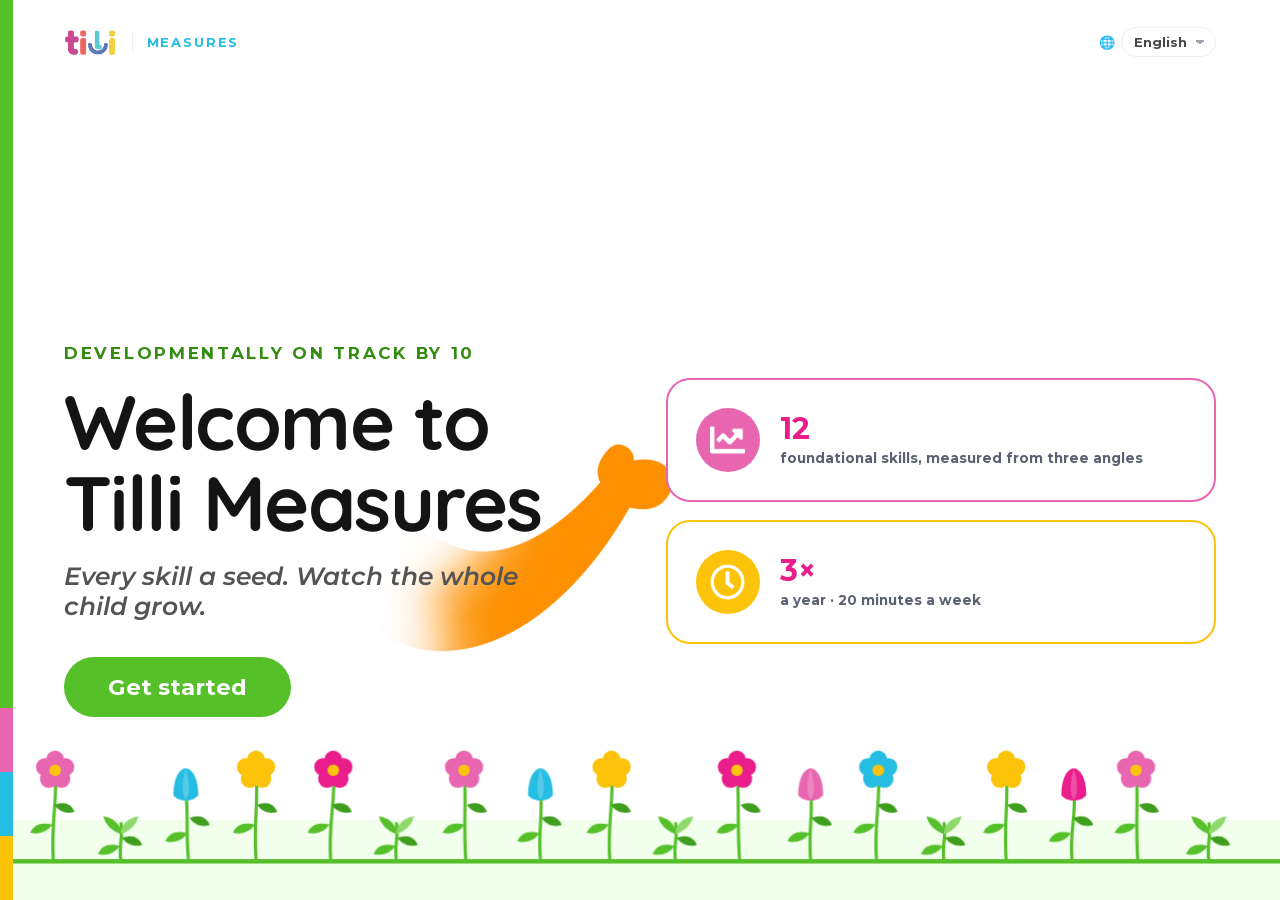
==== commit 0ef52ed0: "Phase 6A: translation groundwork + "I agree to all" - Consent: "I agree to all of the above" ticks e" ====
--- a/index.html
+++ b/index.html
@@ -8,7 +8,7 @@
 <link rel="preconnect" href="https://fonts.googleapis.com">
 <link rel="preconnect" href="https://fonts.gstatic.com" crossorigin>
 <link href="https://fonts.googleapis.com/css2?family=Montserrat:wght@500;600;700&family=Quicksand:wght@500;600;700&display=swap" rel="stylesheet">
-<link rel="stylesheet" href="assets/tilli.css?v=20261026p5">
+<link rel="stylesheet" href="assets/tilli.css?v=20261027i6a">
 <style>
   .landing {
     position: relative;
@@ -259,11 +259,13 @@
     color: var(--ink-600); margin: 0 0 24px;
   }
   .sheet-form { display: flex; flex-direction: column; gap: 16px; }
+  .landing-top { display: flex; align-items: center; justify-content: space-between; gap: 12px; }
   /* Parent consent */
   .consent-row { display: flex; gap: 12px; align-items: flex-start; font-weight: 600; font-size: var(--fs-sm); line-height: 1.5; color: var(--ink-700); cursor: pointer; }
   .consent-row input { flex: none; width: 20px; height: 20px; margin-top: 2px; accent-color: var(--green-600); }
   .consent-tag { display: inline-block; margin-left: 4px; font-size: var(--fs-xs); font-weight: 700; color: var(--pink-600); }
   .consent-tag.opt { color: var(--ink-450); font-weight: 600; }
+  .consent-all { padding-bottom: 14px; border-bottom: 1px solid var(--line-200); }
 
   /* Child picker */
   .child-card { padding: 20px 24px; min-width: 220px; text-align: left; }
@@ -313,10 +315,13 @@
   <div class="landing-inner">
 
     <!-- Top bar -->
-    <div class="lockup">
-      <img src="_ds/tilli/assets/logos/tilli-wordmark-crop.png" alt="Tilli">
-      <span class="divider"></span>
-      <span class="measures">Measures</span>
+    <div class="landing-top">
+      <div class="lockup">
+        <img src="_ds/tilli/assets/logos/tilli-wordmark-crop.png" alt="Tilli">
+        <span class="divider"></span>
+        <span class="measures">Measures</span>
+      </div>
+      <div id="lang-slot"></div>
     </div>
 
     <!-- Hero -->
@@ -364,9 +369,10 @@
 <div id="flow-root"></div>
 
 <script src="assets/school-data.js?v=20261020mx"></script>
-<script src="assets/tilli-api.js?v=20261026pc"></script>
+<script src="assets/tilli-api.js?v=20261027i6a"></script>
+<script src="assets/i18n.js?v=20261027i6a"></script>
 <script src="assets/tilli-org-data.js?v=20261026p5d"></script>
 <script src="assets/flower-band.js?v=20261016zx"></script>
-<script src="assets/landing.js?v=20261026pc"></script>
+<script src="assets/landing.js?v=20261027i6a"></script>
 </body>
 </html>
--- a/assets/tilli.css
+++ b/assets/tilli.css
@@ -1417,3 +1417,15 @@
 .cal-sugg-row .when { font-weight: 700; font-size: var(--fs-sm); color: var(--ink-700); }
 .cal-sugg-row .why { grid-column: 2; font-size: var(--fs-xs); font-weight: 600; color: var(--ink-450); }
 .cal-sugg-row.locked { opacity: .7; }
+
+/* ---- Language switcher (assets/i18n.js) — one small select in every dashboard ---- */
+.lang-switch { display: inline-flex; align-items: center; gap: 6px; position: relative; }
+.lang-switch-ic { font-size: var(--fs-sm); line-height: 1; }
+.lang-switch select {
+  appearance: none; -webkit-appearance: none; border: 1px solid var(--line-200); background: var(--white);
+  border-radius: var(--radius-pill); padding: 6px 28px 6px 12px; font-family: var(--font-body); font-weight: 700;
+  font-size: var(--fs-sm); color: var(--ink-700); cursor: pointer;
+  background-image: linear-gradient(45deg, transparent 50%, var(--ink-300) 50%), linear-gradient(135deg, var(--ink-300) 50%, transparent 50%);
+  background-position: calc(100% - 15px) 52%, calc(100% - 10px) 52%; background-size: 5px 5px; background-repeat: no-repeat;
+}
+.lang-switch select:focus-visible { outline: 2px solid var(--focus); outline-offset: 2px; }
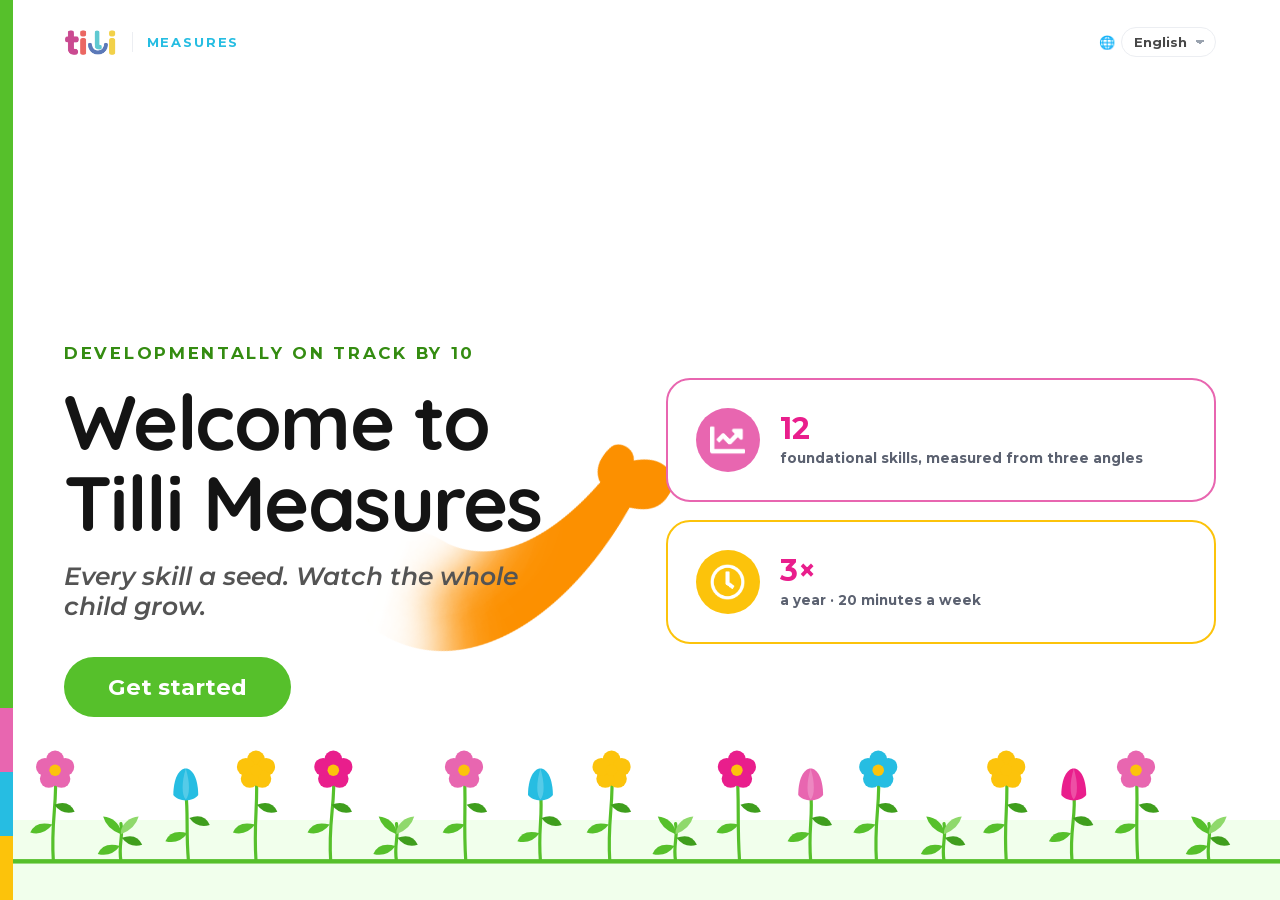
==== commit 605e417e: "Phase 6B: sign-in + parent app in the word list Sign-in page, parent app, parent snapshot and the Ne" ====
--- a/index.html
+++ b/index.html
@@ -327,11 +327,11 @@
     <!-- Hero -->
     <div class="hero tm-rise">
       <div class="hero-copy">
-        <p class="hero-eyebrow">Developmentally on track by 10</p>
-        <h1 class="hero-title">Welcome to Tilli Measures</h1>
-        <p class="hero-sub">Every skill a seed. Watch the whole child grow.</p>
+        <p class="hero-eyebrow" data-i18n="signin.eyebrow">Developmentally on track by 10</p>
+        <h1 class="hero-title" data-i18n="signin.welcome">Welcome to Tilli Measures</h1>
+        <p class="hero-sub" data-i18n="signin.tagline">Every skill a seed. Watch the whole child grow.</p>
         <div class="hero-cta">
-          <button class="btn btn-primary focus" id="get-started">Get started</button>
+          <button class="btn btn-primary focus" id="get-started" data-i18n="signin.getStarted">Get started</button>
         </div>
       </div>
       <div class="stat-stack">
@@ -341,7 +341,7 @@
           </span>
           <span>
             <span class="stat-num">12</span>
-            <span class="stat-label">foundational skills, measured from three angles</span>
+            <span class="stat-label" data-i18n="signin.stat1">foundational skills, measured from three angles</span>
           </span>
         </div>
         <div class="stat-card yellow">
@@ -350,7 +350,7 @@
           </span>
           <span>
             <span class="stat-num">3&#215;</span>
-            <span class="stat-label">a year &#183; 20 minutes a week</span>
+            <span class="stat-label" data-i18n="signin.stat2">a year &#183; 20 minutes a week</span>
           </span>
         </div>
       </div>
@@ -370,9 +370,9 @@
 
 <script src="assets/school-data.js?v=20261020mx"></script>
 <script src="assets/tilli-api.js?v=20261027i6a"></script>
-<script src="assets/i18n.js?v=20261027i6a"></script>
+<script src="assets/i18n.js?v=20261027i6b"></script>
 <script src="assets/tilli-org-data.js?v=20261026p5d"></script>
 <script src="assets/flower-band.js?v=20261016zx"></script>
-<script src="assets/landing.js?v=20261027i6a"></script>
+<script src="assets/landing.js?v=20261027i6b"></script>
 </body>
 </html>
